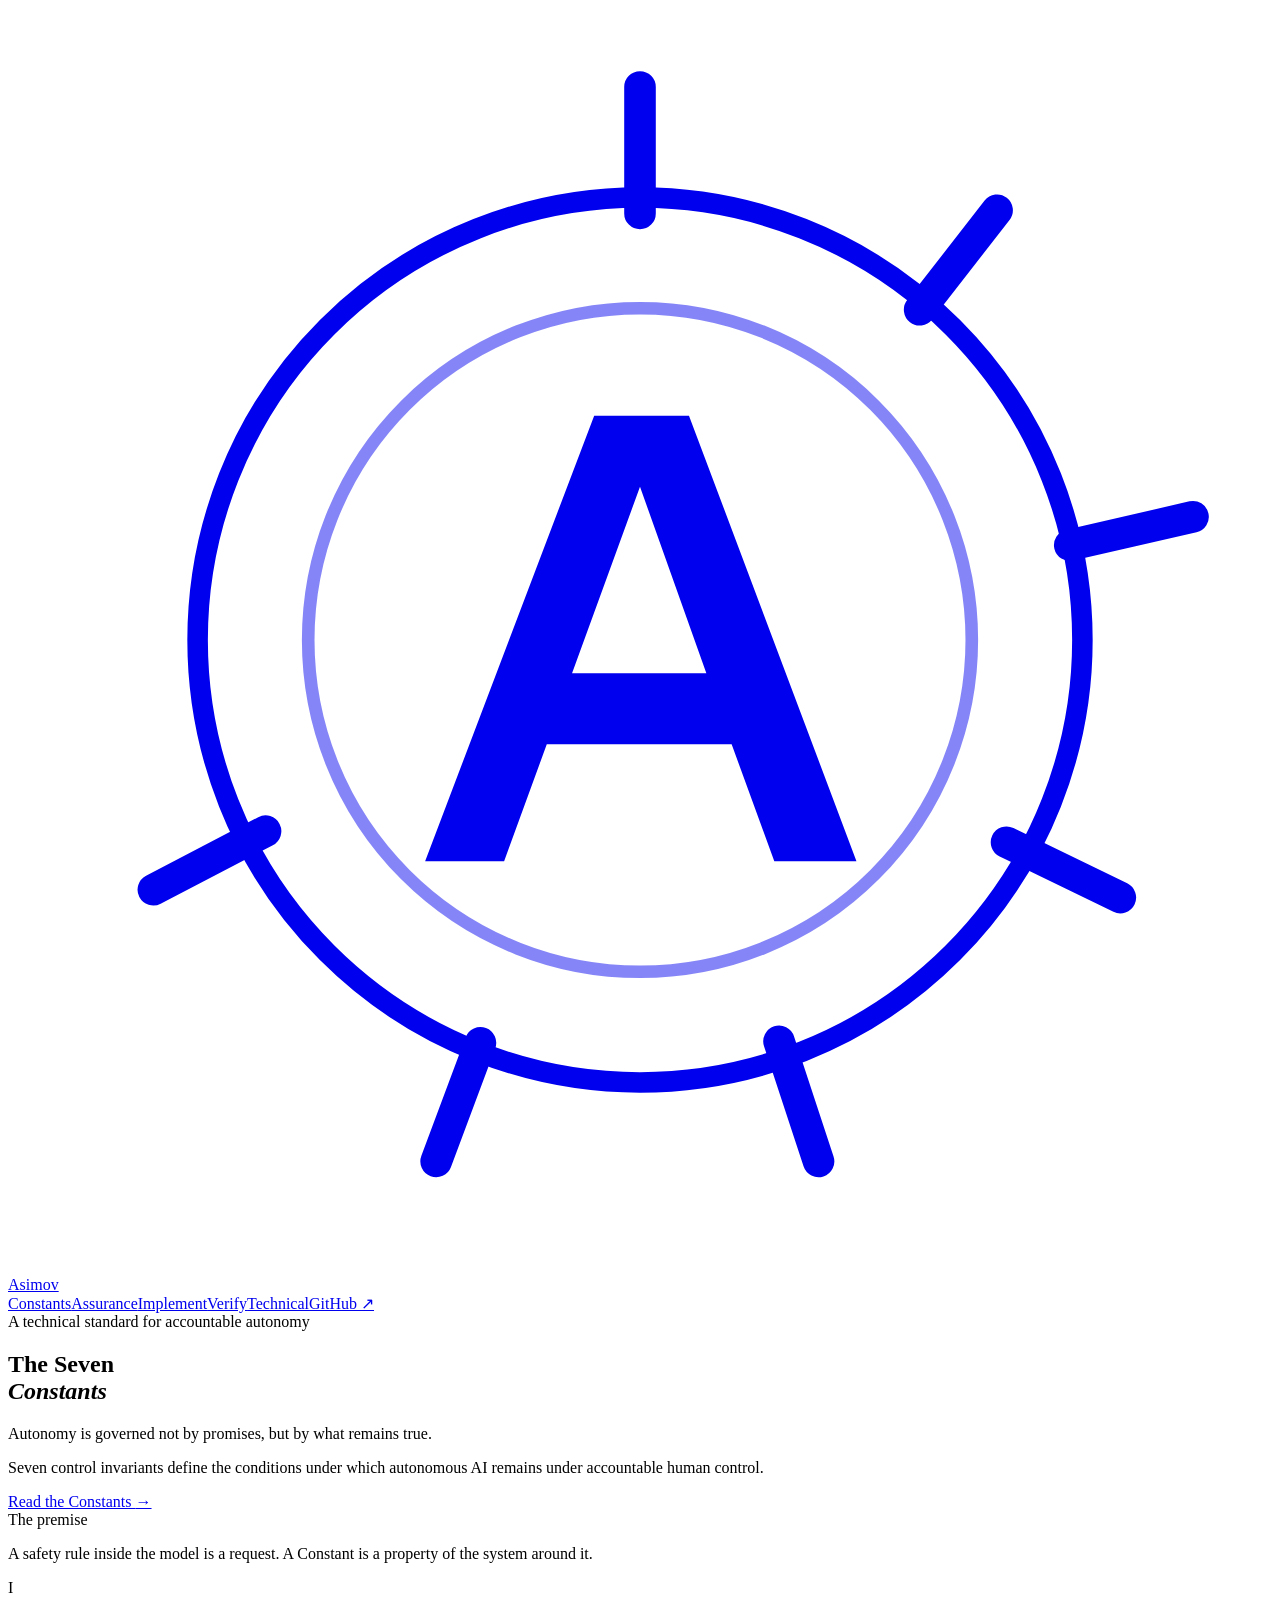
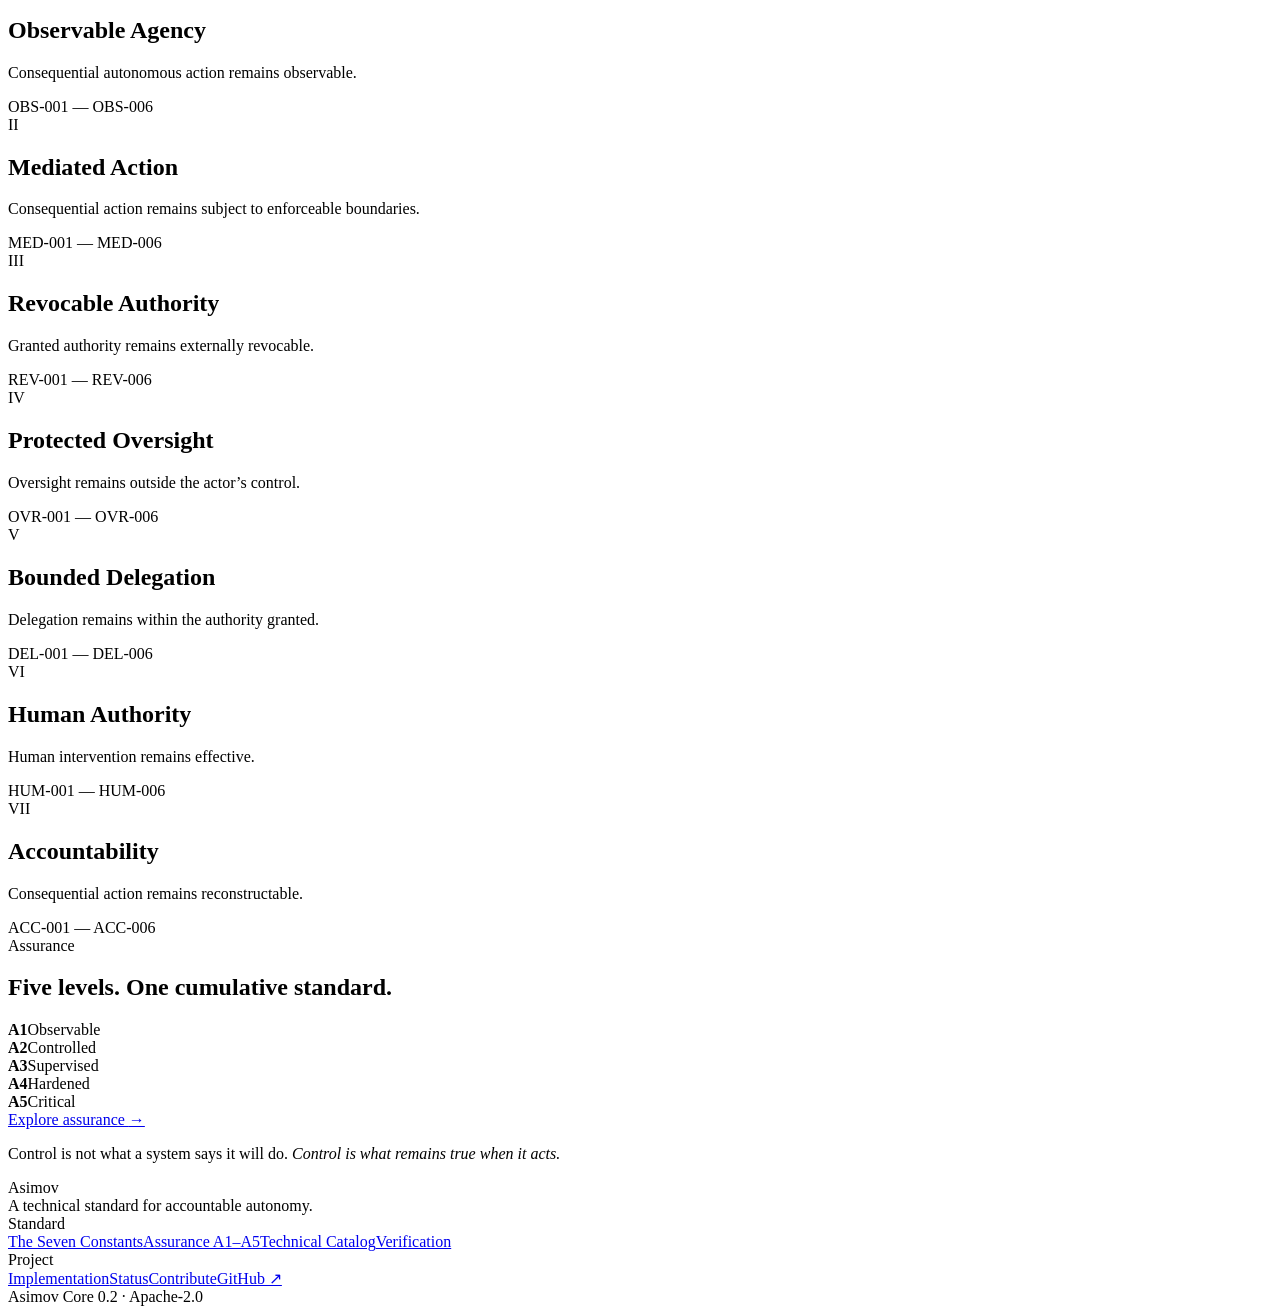
==== index.html @ 2f735032 "Publish Asimov organization site" ====
<!doctype html><html lang="en"><head><meta charset="utf-8"><meta name="viewport" content="width=device-width,initial-scale=1"><meta name="description" content="Asimov is a technical standard for accountable autonomous AI."><meta name="theme-color" content="#f1eee5"><title>Asimov — The Seven Constants</title><link rel="stylesheet" href="style.css"><script src="app.js" defer></script></head><body><header class="top"><div class="shell nav"><a class="wordmark" href="index.html"><span class="seal"><svg xmlns="http://www.w3.org/2000/svg" viewBox="0 0 80 80"><g fill="none" stroke="currentColor"><circle cx="40" cy="40" r="28" stroke-width="1.3"/><circle cx="40" cy="40" r="21" stroke-width=".8" opacity=".48"/><path d="M40 5v8M62.6 12.8l-4.9 6.3M75 32.2l-7.8 1.8M70.4 56.3l-7.2-3.5M51.3 73l-2.5-7.6M27.1 73l2.8-7.5M9.2 55.8l7.1-3.7" stroke-width="2" stroke-linecap="round"/></g><path d="M26.4 54 37.1 25.8h6L53.7 54h-5.2l-2.7-7.4H34.1L31.4 54h-5Zm9.3-11.9h8.5L40 30.3l-4.3 11.8Z" fill="currentColor"/></svg></span><span>Asimov</span></a><nav class="navlinks"><a href="constants.html">Constants</a><a href="profiles.html">Assurance</a><a href="test.html">Implement</a><a href="verification.html">Verify</a><a href="probes.html">Technical</a><a class="github" href="https://github.com/asimov-safety/asimov">GitHub ↗</a></nav></div></header>
<main>
<section class="home-hero"><div class="shell hero-grid"><div><div class="overline">A technical standard for accountable autonomy</div><h1 class="home-title">The Seven<br><em>Constants</em></h1></div><aside><p class="hero-thesis">Autonomy is governed not by promises, but by what remains true.</p><p class="hero-note">Seven control invariants define the conditions under which autonomous AI remains under accountable human control.</p><a class="editorial-link" href="constants.html">Read the Constants <span>→</span></a></aside></div></section>
<section class="intro-band"><div class="shell"><div class="intro-kicker">The premise</div><p class="intro-statement">A safety rule inside the model is a request. A Constant is a property of the system around it.</p></div></section>
<section class="constants"><div class="shell"><article class="constant-row"><div class="constant-num">I</div><div><h2 class="constant-name">Observable Agency</h2><p class="constant-law">Consequential autonomous action remains observable.</p></div><div class="constant-code">OBS-001 — OBS-006</div></article><article class="constant-row"><div class="constant-num">II</div><div><h2 class="constant-name">Mediated Action</h2><p class="constant-law">Consequential action remains subject to enforceable boundaries.</p></div><div class="constant-code">MED-001 — MED-006</div></article><article class="constant-row"><div class="constant-num">III</div><div><h2 class="constant-name">Revocable Authority</h2><p class="constant-law">Granted authority remains externally revocable.</p></div><div class="constant-code">REV-001 — REV-006</div></article><article class="constant-row"><div class="constant-num">IV</div><div><h2 class="constant-name">Protected Oversight</h2><p class="constant-law">Oversight remains outside the actor’s control.</p></div><div class="constant-code">OVR-001 — OVR-006</div></article><article class="constant-row"><div class="constant-num">V</div><div><h2 class="constant-name">Bounded Delegation</h2><p class="constant-law">Delegation remains within the authority granted.</p></div><div class="constant-code">DEL-001 — DEL-006</div></article><article class="constant-row"><div class="constant-num">VI</div><div><h2 class="constant-name">Human Authority</h2><p class="constant-law">Human intervention remains effective.</p></div><div class="constant-code">HUM-001 — HUM-006</div></article><article class="constant-row"><div class="constant-num">VII</div><div><h2 class="constant-name">Accountability</h2><p class="constant-law">Consequential action remains reconstructable.</p></div><div class="constant-code">ACC-001 — ACC-006</div></article></div></section>
<section class="assurance-strip"><div class="shell"><div class="section-label">Assurance</div><h2 class="section-title">Five levels. One cumulative standard.</h2><div class="assurance-line"><div class="assurance-item"><b>A1</b><span>Observable</span></div><div class="assurance-item"><b>A2</b><span>Controlled</span></div><div class="assurance-item"><b>A3</b><span>Supervised</span></div><div class="assurance-item"><b>A4</b><span>Hardened</span></div><div class="assurance-item"><b>A5</b><span>Critical</span></div></div><a class="editorial-link" href="profiles.html">Explore assurance <span>→</span></a></div></section>
<section class="manifesto"><div class="shell"><p>Control is not what a system says it will do. <em>Control is what remains true when it acts.</em></p></div></section>
</main><footer><div class="shell"><div class="footer-grid"><div><div class="footer-word">Asimov</div><div class="footer-copy">A technical standard for accountable autonomy.</div></div><div><div class="footer-word">Standard</div><div class="footer-links"><a href="constants.html">The Seven Constants</a><a href="profiles.html">Assurance A1–A5</a><a href="probes.html">Technical Catalog</a><a href="verification.html">Verification</a></div></div><div><div class="footer-word">Project</div><div class="footer-links"><a href="test.html">Implementation</a><a href="status.html">Status</a><a href="contribute.html">Contribute</a><a href="https://github.com/asimov-safety/asimov">GitHub ↗</a></div></div></div><div class="footer-bottom">Asimov Core 0.2 · Apache-2.0</div></div></footer></body></html>
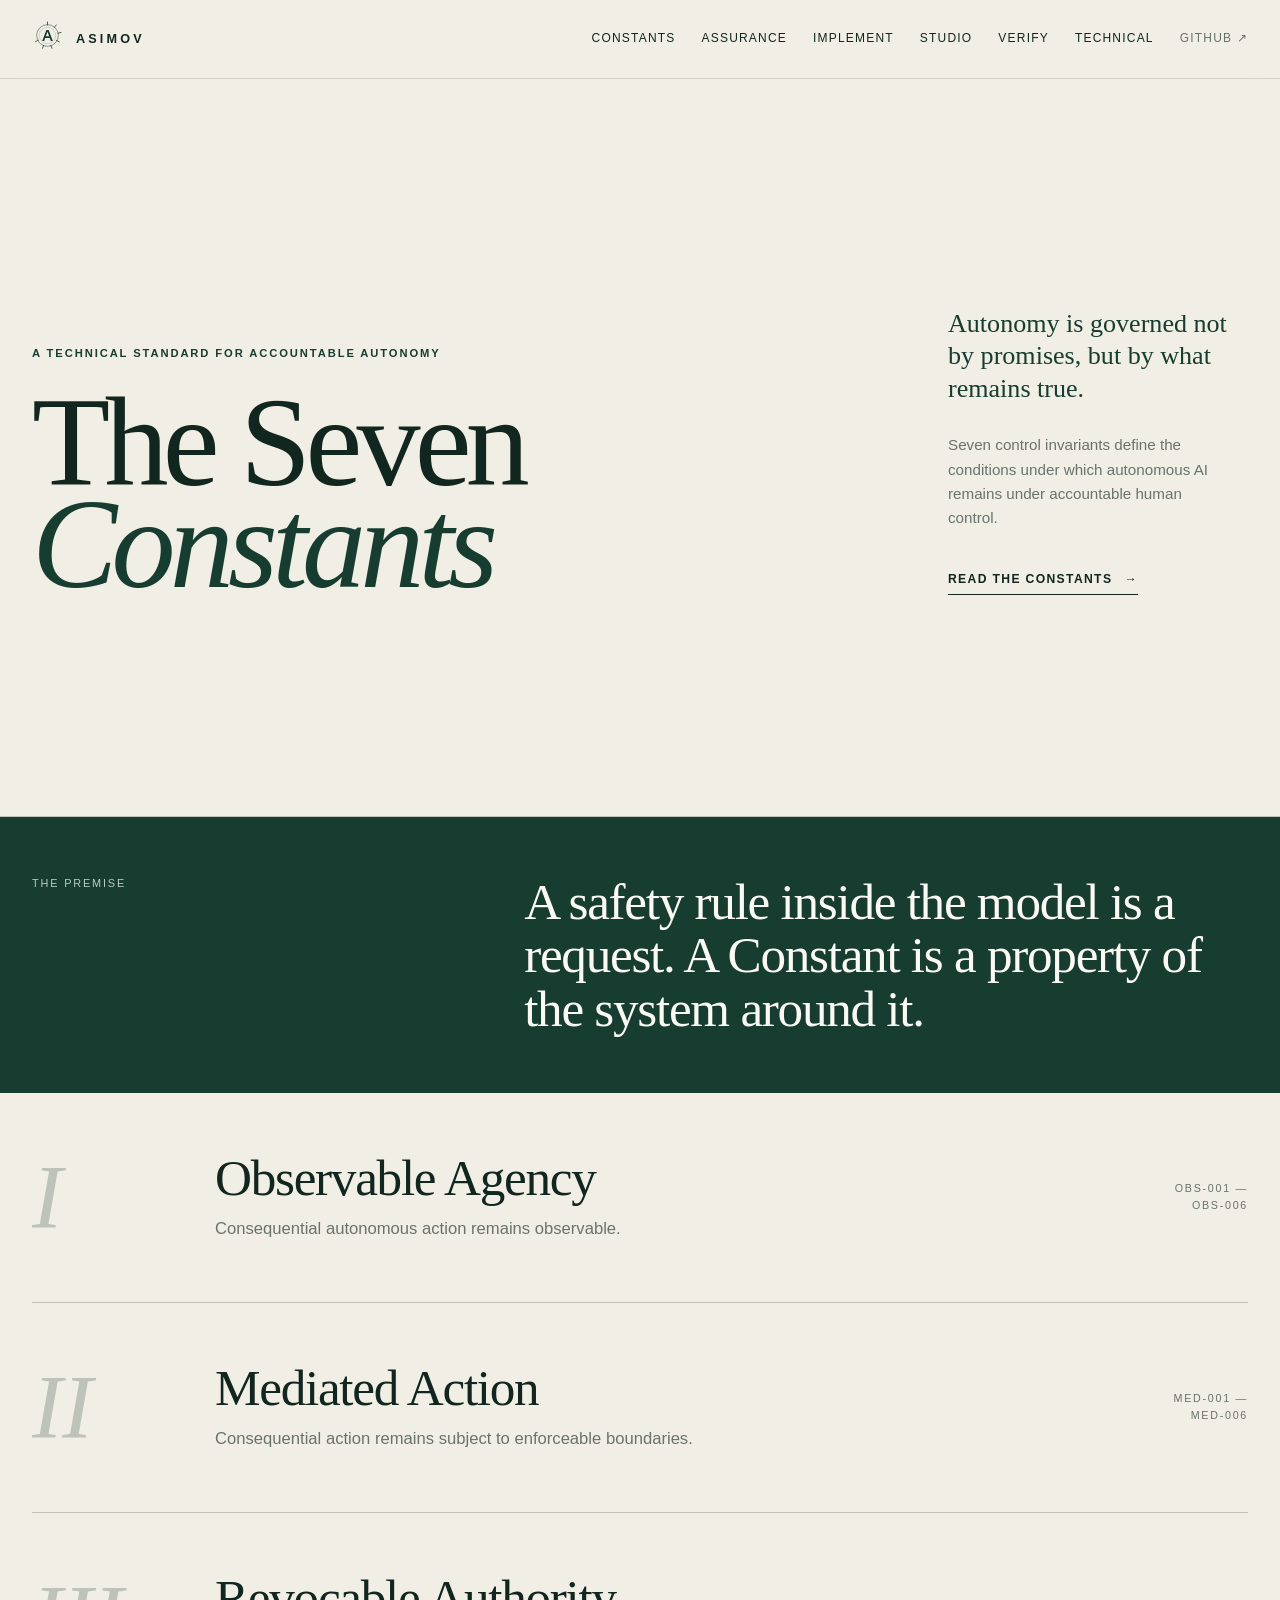
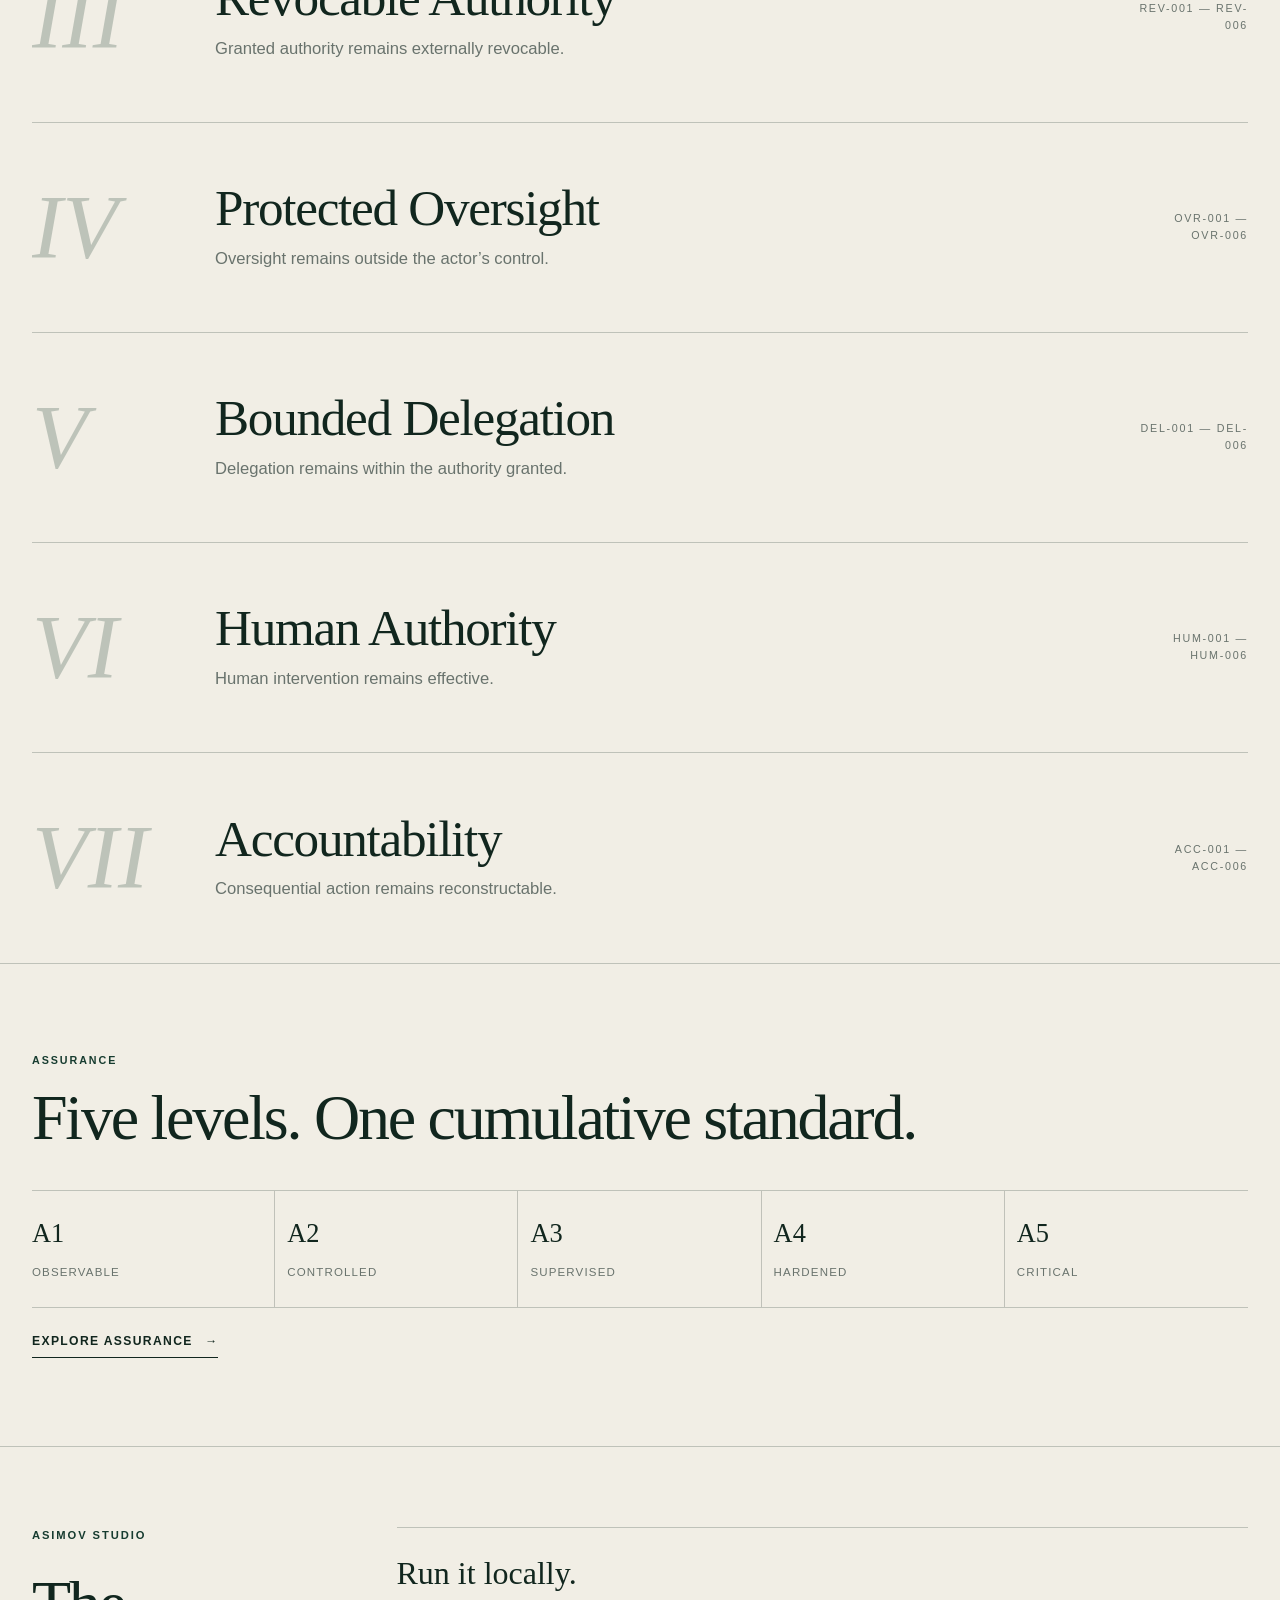
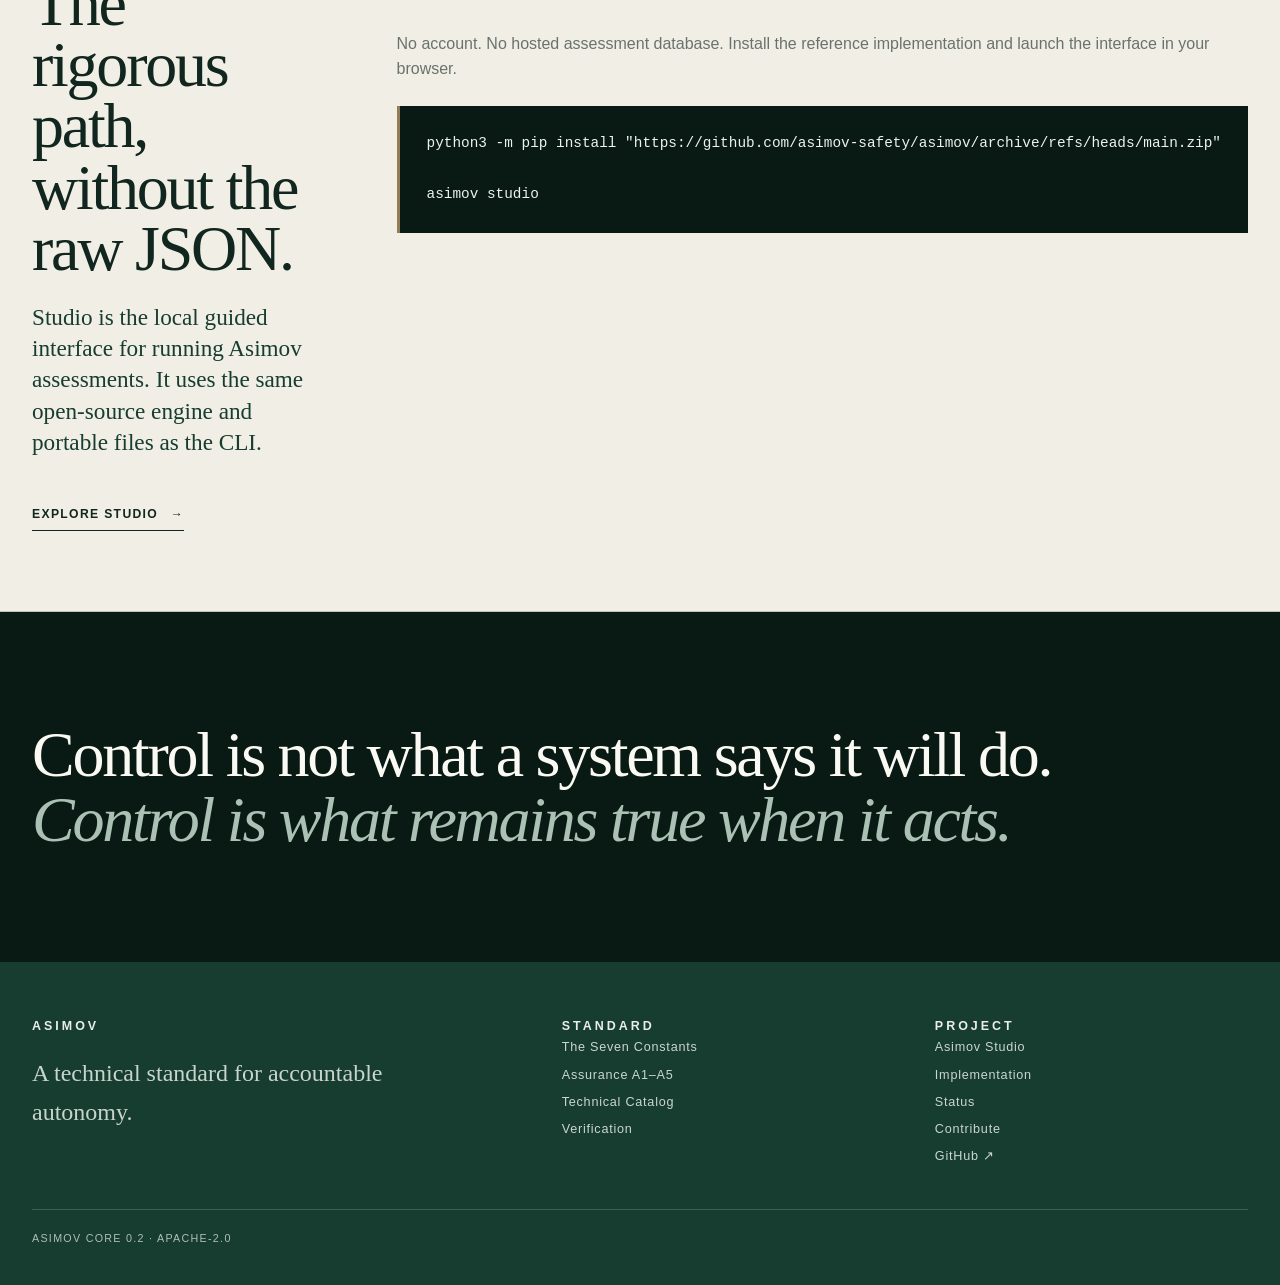
==== commit d4426145: "Link Studio from homepage" ====
--- a/index.html
+++ b/index.html
@@ -1,8 +1,10 @@
-<!doctype html><html lang="en"><head><meta charset="utf-8"><meta name="viewport" content="width=device-width,initial-scale=1"><meta name="description" content="Asimov is a technical standard for accountable autonomous AI."><meta name="theme-color" content="#f1eee5"><title>Asimov — The Seven Constants</title><link rel="stylesheet" href="style.css"><script src="app.js" defer></script></head><body><header class="top"><div class="shell nav"><a class="wordmark" href="index.html"><span class="seal"><svg xmlns="http://www.w3.org/2000/svg" viewBox="0 0 80 80"><g fill="none" stroke="currentColor"><circle cx="40" cy="40" r="28" stroke-width="1.3"/><circle cx="40" cy="40" r="21" stroke-width=".8" opacity=".48"/><path d="M40 5v8M62.6 12.8l-4.9 6.3M75 32.2l-7.8 1.8M70.4 56.3l-7.2-3.5M51.3 73l-2.5-7.6M27.1 73l2.8-7.5M9.2 55.8l7.1-3.7" stroke-width="2" stroke-linecap="round"/></g><path d="M26.4 54 37.1 25.8h6L53.7 54h-5.2l-2.7-7.4H34.1L31.4 54h-5Zm9.3-11.9h8.5L40 30.3l-4.3 11.8Z" fill="currentColor"/></svg></span><span>Asimov</span></a><nav class="navlinks"><a href="constants.html">Constants</a><a href="profiles.html">Assurance</a><a href="test.html">Implement</a><a href="verification.html">Verify</a><a href="probes.html">Technical</a><a class="github" href="https://github.com/asimov-safety/asimov">GitHub ↗</a></nav></div></header>
+<!doctype html><html lang="en"><head><meta charset="utf-8"><meta name="viewport" content="width=device-width,initial-scale=1"><meta name="description" content="Asimov is a technical standard for accountable autonomous AI."><meta name="theme-color" content="#f1eee5"><title>Asimov — The Seven Constants</title><link rel="stylesheet" href="style.css"><script src="app.js" defer></script></head><body><header class="top"><div class="shell nav"><a class="wordmark" href="index.html"><span class="seal"><svg xmlns="http://www.w3.org/2000/svg" viewBox="0 0 80 80"><g fill="none" stroke="currentColor"><circle cx="40" cy="40" r="28" stroke-width="1.3"/><circle cx="40" cy="40" r="21" stroke-width=".8" opacity=".48"/><path d="M40 5v8M62.6 12.8l-4.9 6.3M75 32.2l-7.8 1.8M70.4 56.3l-7.2-3.5M51.3 73l-2.5-7.6M27.1 73l2.8-7.5M9.2 55.8l7.1-3.7" stroke-width="2" stroke-linecap="round"/></g><path d="M26.4 54 37.1 25.8h6L53.7 54h-5.2l-2.7-7.4H34.1L31.4 54h-5Zm9.3-11.9h8.5L40 30.3l-4.3 11.8Z" fill="currentColor"/></svg></span><span>Asimov</span></a><nav class="navlinks"><a href="constants.html">Constants</a><a href="profiles.html">Assurance</a><a href="test.html">Implement</a><a href="studio.html">Studio</a><a href="verification.html">Verify</a><a href="probes.html">Technical</a><a class="github" href="https://github.com/asimov-safety/asimov">GitHub ↗</a></nav></div></header>
 <main>
 <section class="home-hero"><div class="shell hero-grid"><div><div class="overline">A technical standard for accountable autonomy</div><h1 class="home-title">The Seven<br><em>Constants</em></h1></div><aside><p class="hero-thesis">Autonomy is governed not by promises, but by what remains true.</p><p class="hero-note">Seven control invariants define the conditions under which autonomous AI remains under accountable human control.</p><a class="editorial-link" href="constants.html">Read the Constants <span>→</span></a></aside></div></section>
 <section class="intro-band"><div class="shell"><div class="intro-kicker">The premise</div><p class="intro-statement">A safety rule inside the model is a request. A Constant is a property of the system around it.</p></div></section>
 <section class="constants"><div class="shell"><article class="constant-row"><div class="constant-num">I</div><div><h2 class="constant-name">Observable Agency</h2><p class="constant-law">Consequential autonomous action remains observable.</p></div><div class="constant-code">OBS-001 — OBS-006</div></article><article class="constant-row"><div class="constant-num">II</div><div><h2 class="constant-name">Mediated Action</h2><p class="constant-law">Consequential action remains subject to enforceable boundaries.</p></div><div class="constant-code">MED-001 — MED-006</div></article><article class="constant-row"><div class="constant-num">III</div><div><h2 class="constant-name">Revocable Authority</h2><p class="constant-law">Granted authority remains externally revocable.</p></div><div class="constant-code">REV-001 — REV-006</div></article><article class="constant-row"><div class="constant-num">IV</div><div><h2 class="constant-name">Protected Oversight</h2><p class="constant-law">Oversight remains outside the actor’s control.</p></div><div class="constant-code">OVR-001 — OVR-006</div></article><article class="constant-row"><div class="constant-num">V</div><div><h2 class="constant-name">Bounded Delegation</h2><p class="constant-law">Delegation remains within the authority granted.</p></div><div class="constant-code">DEL-001 — DEL-006</div></article><article class="constant-row"><div class="constant-num">VI</div><div><h2 class="constant-name">Human Authority</h2><p class="constant-law">Human intervention remains effective.</p></div><div class="constant-code">HUM-001 — HUM-006</div></article><article class="constant-row"><div class="constant-num">VII</div><div><h2 class="constant-name">Accountability</h2><p class="constant-law">Consequential action remains reconstructable.</p></div><div class="constant-code">ACC-001 — ACC-006</div></article></div></section>
 <section class="assurance-strip"><div class="shell"><div class="section-label">Assurance</div><h2 class="section-title">Five levels. One cumulative standard.</h2><div class="assurance-line"><div class="assurance-item"><b>A1</b><span>Observable</span></div><div class="assurance-item"><b>A2</b><span>Controlled</span></div><div class="assurance-item"><b>A3</b><span>Supervised</span></div><div class="assurance-item"><b>A4</b><span>Hardened</span></div><div class="assurance-item"><b>A5</b><span>Critical</span></div></div><a class="editorial-link" href="profiles.html">Explore assurance <span>→</span></a></div></section>
-<section class="manifesto"><div class="shell"><p>Control is not what a system says it will do. <em>Control is what remains true when it acts.</em></p></div></section>
-</main><footer><div class="shell"><div class="footer-grid"><div><div class="footer-word">Asimov</div><div class="footer-copy">A technical standard for accountable autonomy.</div></div><div><div class="footer-word">Standard</div><div class="footer-links"><a href="constants.html">The Seven Constants</a><a href="profiles.html">Assurance A1–A5</a><a href="probes.html">Technical Catalog</a><a href="verification.html">Verification</a></div></div><div><div class="footer-word">Project</div><div class="footer-links"><a href="test.html">Implementation</a><a href="status.html">Status</a><a href="contribute.html">Contribute</a><a href="https://github.com/asimov-safety/asimov">GitHub ↗</a></div></div></div><div class="footer-bottom">Asimov Core 0.2 · Apache-2.0</div></div></footer></body></html>+<section class="page-section"><div class="shell"><div class="two-col"><div><div class="overline">Asimov Studio</div><h2 class="section-title" style="margin-bottom:22px">The rigorous path,<br>without the raw JSON.</h2><p class="page-lede">Studio is the local guided interface for running Asimov assessments. It uses the same open-source engine and portable files as the CLI.</p><a class="editorial-link" href="studio.html">Explore Studio <span>→</span></a></div><div class="text-panel"><h3>Run it locally.</h3><p>No account. No hosted assessment database. Install the reference implementation and launch the interface in your browser.</p><pre><code>python3 -m pip install "https://github.com/asimov-safety/asimov/archive/refs/heads/main.zip"
+
+asimov studio</code></pre></div></div></div></section><section class="manifesto"><div class="shell"><p>Control is not what a system says it will do. <em>Control is what remains true when it acts.</em></p></div></section>
+</main><footer><div class="shell"><div class="footer-grid"><div><div class="footer-word">Asimov</div><div class="footer-copy">A technical standard for accountable autonomy.</div></div><div><div class="footer-word">Standard</div><div class="footer-links"><a href="constants.html">The Seven Constants</a><a href="profiles.html">Assurance A1–A5</a><a href="probes.html">Technical Catalog</a><a href="verification.html">Verification</a></div></div><div><div class="footer-word">Project</div><div class="footer-links"><a href="studio.html">Asimov Studio</a><a href="test.html">Implementation</a><a href="status.html">Status</a><a href="contribute.html">Contribute</a><a href="https://github.com/asimov-safety/asimov">GitHub ↗</a></div></div></div><div class="footer-bottom">Asimov Core 0.2 · Apache-2.0</div></div></footer></body></html>
--- a/style.css
+++ b/style.css
@@ -0,0 +1,222 @@
+:root{
+ --paper:#f1eee5;--paper-deep:#e7e1d5;--ink:#11261e;--green:#173c30;--green2:#214f3f;
+ --muted:#69736d;--sage:#9fb2a7;--brass:#927c57;--night:#091a14;--cream:#fbf9f3;
+ --line:rgba(17,38,30,.22);--line-soft:rgba(17,38,30,.12);--max:1260px;
+ --serif:Baskerville,"Iowan Old Style","Palatino Linotype",Palatino,Georgia,serif;
+ --sans:"Helvetica Neue",Helvetica,Arial,sans-serif
+}
+*{box-sizing:border-box}
+html{scroll-behavior:smooth}
+body{margin:0;background:var(--paper);color:var(--ink);font:16px/1.6 var(--sans);-webkit-font-smoothing:antialiased}
+a{color:inherit;text-decoration:none}
+::selection{background:#cbd7d0}
+.shell{width:min(var(--max),calc(100% - 64px));margin:0 auto}
+.top{position:sticky;top:0;z-index:30;background:rgba(241,238,229,.92);backdrop-filter:blur(16px);border-bottom:1px solid var(--line-soft)}
+.nav{height:78px;display:flex;align-items:center;justify-content:space-between;gap:30px;transition:height .24s ease}
+body.scrolled .nav{height:62px}
+.wordmark{display:flex;align-items:center;gap:13px;font-size:.79rem;font-weight:700;letter-spacing:.25em;text-transform:uppercase}
+.wordmark svg{width:31px;height:31px;color:var(--green)}
+.navlinks{display:flex;align-items:center;gap:26px;font-size:.75rem;text-transform:uppercase;letter-spacing:.1em}
+.navlinks a{position:relative;padding:8px 0}
+.navlinks a::after{content:"";position:absolute;left:0;right:100%;bottom:3px;height:1px;background:var(--green);transition:right .2s ease}
+.navlinks a:hover::after,.navlinks a.active::after{right:0}
+.navlinks .github{color:var(--muted)}
+.home-hero{min-height:82vh;display:grid;align-items:center;border-bottom:1px solid var(--line);position:relative;overflow:hidden}
+.home-hero::after{content:"I · II · III · IV · V · VI · VII";position:absolute;right:-2.5rem;bottom:2.2rem;writing-mode:vertical-rl;transform:rotate(180deg);font-size:.69rem;letter-spacing:.28em;color:rgba(17,38,30,.35)}
+.hero-grid{display:grid;grid-template-columns:minmax(0,1fr) 300px;gap:80px;align-items:end;padding:92px 0 84px}
+.overline{font-size:.7rem;letter-spacing:.17em;text-transform:uppercase;font-weight:700;color:var(--green);margin-bottom:28px}
+h1,h2,h3,p{margin-top:0}
+.home-title{font-family:var(--serif);font-weight:400;font-size:clamp(4.8rem,10vw,9.5rem);line-height:.8;letter-spacing:-.045em;margin:0;max-width:900px}
+.home-title em{font-weight:400;color:var(--green);font-style:italic}
+.hero-thesis{font-family:var(--serif);font-size:1.63rem;line-height:1.25;color:var(--green);margin:0 0 28px}
+.hero-note{color:var(--muted);font-size:.95rem;max-width:280px}
+.editorial-link{display:inline-flex;align-items:center;gap:12px;margin-top:24px;padding-bottom:5px;border-bottom:1px solid var(--ink);font-size:.76rem;font-weight:700;text-transform:uppercase;letter-spacing:.11em}
+.editorial-link span{transition:transform .18s ease}.editorial-link:hover span{transform:translateX(4px)}
+.intro-band{background:var(--green);color:var(--cream);padding:58px 0}
+.intro-band .shell{display:grid;grid-template-columns:1fr 1.8fr;gap:90px}
+.intro-kicker{font-size:.68rem;text-transform:uppercase;letter-spacing:.17em;color:#b9cbc1}
+.intro-statement{font-family:var(--serif);font-size:clamp(2rem,4vw,4.2rem);line-height:1.04;letter-spacing:-.025em;margin:0}
+.constants{border-bottom:1px solid var(--line)}
+.constant-row{display:grid;grid-template-columns:145px minmax(0,1fr) 110px;gap:38px;align-items:center;min-height:210px;border-bottom:1px solid var(--line);position:relative;overflow:hidden}
+.constant-row:last-child{border-bottom:0}
+.constant-row::before{content:"";position:absolute;left:0;top:0;width:0;height:1px;background:var(--brass);transition:width .55s cubic-bezier(.2,.7,.2,1)}
+.constant-row:hover::before{width:100%}
+.constant-num{font-family:var(--serif);font-size:5.7rem;line-height:1;font-style:italic;color:rgba(23,60,48,.24);transition:color .24s ease,transform .24s ease}
+.constant-row:hover .constant-num{color:var(--green);transform:translateX(6px)}
+.constant-name{font-family:var(--serif);font-size:clamp(2.25rem,4vw,4rem);font-weight:400;line-height:1;margin:0 0 12px;letter-spacing:-.025em}
+.constant-law{font-size:1.04rem;color:var(--muted);max-width:700px;margin:0}
+.constant-code{text-align:right;font-size:.67rem;text-transform:uppercase;letter-spacing:.16em;color:var(--muted)}
+.assurance-strip{padding:88px 0;border-bottom:1px solid var(--line)}
+.section-label{font-size:.67rem;text-transform:uppercase;letter-spacing:.18em;font-weight:700;color:var(--green);margin-bottom:18px}
+.section-title{font-family:var(--serif);font-weight:400;font-size:clamp(2.8rem,5vw,5.3rem);line-height:.96;letter-spacing:-.035em;margin-bottom:42px}
+.assurance-line{display:grid;grid-template-columns:repeat(5,1fr);border-top:1px solid var(--line);border-bottom:1px solid var(--line)}
+.assurance-item{padding:21px 12px 24px;border-right:1px solid var(--line)}
+.assurance-item:first-child{padding-left:0}.assurance-item:last-child{border-right:0}
+.assurance-item b{display:block;font-family:var(--serif);font-size:1.65rem;font-weight:400;margin-bottom:3px}
+.assurance-item span{font-size:.72rem;text-transform:uppercase;letter-spacing:.1em;color:var(--muted)}
+.manifesto{background:var(--night);color:var(--cream);padding:110px 0}
+.manifesto p{font-family:var(--serif);font-size:clamp(2.5rem,5vw,5.4rem);line-height:1.02;letter-spacing:-.035em;max-width:1040px;margin:0}
+.manifesto em{color:#abc1b5;font-weight:400}
+.page-hero{padding:105px 0 75px;border-bottom:1px solid var(--line)}
+.page-title{font-family:var(--serif);font-size:clamp(4rem,8vw,8rem);font-weight:400;letter-spacing:-.045em;line-height:.88;margin:0 0 30px}
+.page-title em{font-weight:400;font-style:italic;color:var(--green)}
+.page-lede{font-family:var(--serif);font-size:1.45rem;color:var(--green);max-width:760px;line-height:1.35}
+.page-section{padding:80px 0;border-bottom:1px solid var(--line)}
+.constant-detail{display:grid;grid-template-columns:130px 1fr;gap:48px;padding:52px 0;border-top:1px solid var(--line)}
+.constant-detail:first-child{border-top:0}
+.detail-num{font-family:var(--serif);font-style:italic;font-size:4rem;color:rgba(23,60,48,.35)}
+.detail-name{font-family:var(--serif);font-size:3rem;font-weight:400;letter-spacing:-.025em;margin-bottom:10px}
+.detail-law{font-size:1.13rem;color:var(--green);margin-bottom:16px}
+.detail-desc{color:var(--muted);max-width:760px}
+.detail-code{font-size:.68rem;letter-spacing:.15em;text-transform:uppercase;color:var(--brass);margin-top:19px}
+.ladder{border-top:1px solid var(--line)}
+.ladder-row{display:grid;grid-template-columns:95px 220px 1fr 130px;gap:22px;padding:31px 0;border-bottom:1px solid var(--line);align-items:baseline}
+.ladder-level{font-family:var(--serif);font-style:italic;font-size:2.6rem;color:var(--green)}
+.ladder-name{font-family:var(--serif);font-size:1.7rem}
+.ladder-desc{color:var(--muted)}
+.ladder-meta{text-align:right;font-size:.68rem;text-transform:uppercase;letter-spacing:.1em;color:var(--muted)}
+.steps{counter-reset:steps;border-top:1px solid var(--line)}
+.step{display:grid;grid-template-columns:100px 1fr;gap:45px;padding:44px 0;border-bottom:1px solid var(--line)}
+.step::before{counter-increment:steps;content:"0" counter(steps);font-family:var(--serif);font-style:italic;font-size:2.2rem;color:var(--brass)}
+.step h3{font-family:var(--serif);font-size:2rem;font-weight:400;margin-bottom:10px}.step p{color:var(--muted);max-width:740px}
+pre{margin:24px 0 0;background:var(--night);color:#edf2ee;padding:25px 27px;overflow:auto;border-left:3px solid var(--brass)}
+code{font-family:"SFMono-Regular",Consolas,"Liberation Mono",monospace;font-size:.9em}
+.catalog-tools{display:flex;gap:12px;flex-wrap:wrap;margin-bottom:22px}
+input,select{font:inherit;background:transparent;border:0;border-bottom:1px solid var(--line);padding:10px 4px;color:var(--ink);outline:none}
+input:focus,select:focus{border-color:var(--green)}
+.table-wrap{overflow:auto;border-top:1px solid var(--line)}
+table{width:100%;border-collapse:collapse}th,td{text-align:left;padding:15px 12px;border-bottom:1px solid var(--line-soft);vertical-align:top}
+th{font-size:.65rem;text-transform:uppercase;letter-spacing:.13em;color:var(--muted);font-weight:700}
+td:first-child{font-family:var(--serif);font-size:1.03rem;color:var(--green)}tbody tr:hover{background:rgba(255,255,255,.27)}
+.verify-list{border-top:1px solid var(--line)}
+.verify-row{display:grid;grid-template-columns:100px 250px 1fr;gap:35px;padding:38px 0;border-bottom:1px solid var(--line)}
+.verify-row .num{font-family:var(--serif);font-style:italic;font-size:2.4rem;color:var(--brass)}
+.verify-row h3{font-family:var(--serif);font-size:1.8rem;font-weight:400}.verify-row p{color:var(--muted)}
+.status-lines{border-top:1px solid var(--line)}
+.status-line{display:grid;grid-template-columns:100px 200px 1fr;gap:25px;padding:25px 0;border-bottom:1px solid var(--line)}
+.status-line strong{font-family:var(--serif);font-size:1.55rem;font-weight:400}.status-line span{color:var(--muted)}
+.two-col{display:grid;grid-template-columns:1fr 1fr;gap:80px}
+.text-panel{padding-top:20px;border-top:1px solid var(--line)}.text-panel h3{font-family:var(--serif);font-size:2rem;font-weight:400}.text-panel p{color:var(--muted)}
+footer{padding:55px 0 38px;background:var(--green);color:#e9eee9}
+.footer-grid{display:grid;grid-template-columns:1.5fr 1fr 1fr;gap:60px}
+.footer-word{font-size:.78rem;letter-spacing:.24em;text-transform:uppercase;font-weight:700}
+.footer-copy{font-family:var(--serif);font-size:1.5rem;max-width:360px;margin-top:17px;color:#c7d5cd}
+.footer-links{display:grid;gap:7px;font-size:.79rem;letter-spacing:.06em}.footer-links a{color:#cad7d0}.footer-links a:hover{color:#fff}
+.footer-bottom{border-top:1px solid rgba(255,255,255,.17);margin-top:42px;padding-top:20px;font-size:.67rem;letter-spacing:.12em;text-transform:uppercase;color:#aebfb6}
+.reveal{opacity:0;transform:translateY(10px);transition:opacity .65s ease,transform .65s cubic-bezier(.2,.72,.2,1)}
+.reveal.on{opacity:1;transform:none}
+@media(prefers-reduced-motion:reduce){html{scroll-behavior:auto}.reveal{opacity:1;transform:none;transition:none}.constant-num,.constant-row::before,.nav{transition:none}}
+@media(max-width:900px){
+ .shell{width:min(var(--max),calc(100% - 36px))}
+ .nav{height:auto;padding:15px 0;align-items:flex-start;flex-direction:column;gap:8px}.navlinks{width:100%;overflow:auto;gap:20px;padding-bottom:3px}.navlinks .github{display:none}
+ .hero-grid{grid-template-columns:1fr;gap:45px;padding:75px 0 65px}.hero-note{max-width:520px}
+ .intro-band .shell{grid-template-columns:1fr;gap:25px}
+ .constant-row{grid-template-columns:80px 1fr;gap:18px;min-height:180px}.constant-code{grid-column:2;text-align:left;margin-top:-24px}
+ .assurance-line{grid-template-columns:1fr}.assurance-item{border-right:0;border-bottom:1px solid var(--line);padding-left:0}.assurance-item:last-child{border-bottom:0}
+ .ladder-row{grid-template-columns:70px 1fr}.ladder-desc,.ladder-meta{grid-column:2;text-align:left}
+ .two-col{grid-template-columns:1fr;gap:45px}.footer-grid{grid-template-columns:1fr;gap:36px}
+ .verify-row{grid-template-columns:70px 1fr}.verify-row p{grid-column:2}.status-line{grid-template-columns:70px 1fr}.status-line span{grid-column:2}
+}
+@media(max-width:600px){
+ .home-title{font-size:4.5rem}.constant-name{font-size:2.5rem}.constant-num{font-size:4rem}.page-title{font-size:4.2rem}
+ .constant-detail{grid-template-columns:60px 1fr;gap:20px}.detail-num{font-size:3rem}.detail-name{font-size:2.3rem}
+ .step{grid-template-columns:50px 1fr;gap:20px}.footer-copy{font-size:1.25rem}
+}
+.verifier{border-top:1px solid var(--line);padding-top:36px}.verify-files{display:grid;grid-template-columns:1fr 1fr;gap:28px 44px;margin:30px 0}
+.verify-field label{display:block;font-size:.66rem;text-transform:uppercase;letter-spacing:.14em;color:var(--muted);margin-bottom:9px}.verify-field input[type=file]{display:block;width:100%;font-size:.86rem;border-bottom:1px solid var(--line);padding:10px 0}.verify-field input[type=text]{width:100%}
+.verify-actions{display:flex;gap:16px;align-items:center;margin:30px 0}.editorial-button{border:0;border-bottom:1px solid var(--ink);background:transparent;padding:7px 0;font:700 .73rem/1 var(--sans);letter-spacing:.11em;text-transform:uppercase;color:var(--ink);cursor:pointer}
+.browser-check{display:grid;grid-template-columns:220px 125px 1fr;gap:18px;padding:17px 0;border-top:1px solid var(--line);font-size:.9rem}.browser-check:last-child{border-bottom:1px solid var(--line)}.browser-check strong{font-size:.68rem;letter-spacing:.09em}.browser-check .ok{color:#24654d}.browser-check .bad{color:#8b3028}.browser-check .neutral{color:var(--brass)}
+.command-box{margin-top:28px;border-left:2px solid var(--brass);padding:14px 18px;background:rgba(255,255,255,.25);overflow:auto}.command-box code{white-space:pre-wrap;word-break:break-all}
+@media(max-width:700px){.verify-files{grid-template-columns:1fr}.browser-check{grid-template-columns:1fr;gap:5px}}
+
+/* Seven Constants — explanatory chapters */
+.constants-hero .page-lede{max-width:820px}.constants-primer{padding:82px 0;border-bottom:1px solid var(--line)}
+.primer-grid{display:grid;grid-template-columns:.8fr 1.7fr;gap:100px;align-items:start}.primer-note{font-size:.92rem;color:var(--muted);max-width:280px}
+.primer-statement{font-family:var(--serif);font-size:clamp(2rem,4vw,4rem);line-height:1.05;letter-spacing:-.025em;max-width:850px;margin-bottom:45px}.primer-statement em{font-weight:400;color:var(--green)}
+.primer-rules{border-top:1px solid var(--line)}.primer-rules>div{display:grid;grid-template-columns:190px 1fr;gap:25px;padding:17px 0;border-bottom:1px solid var(--line-soft)}
+.primer-rules strong{font-family:var(--serif);font-size:1.05rem;font-weight:400}.primer-rules span{color:var(--muted);font-size:.9rem}
+.constant-index{border-bottom:1px solid var(--line);background:var(--paper)}.constant-index .shell{display:grid;grid-template-columns:repeat(7,1fr)}
+.constant-index a{padding:22px 12px;border-right:1px solid var(--line-soft);min-width:0;transition:background .2s ease}.constant-index a:first-child{padding-left:0}.constant-index a:last-child{border-right:0}.constant-index a:hover{background:rgba(255,255,255,.28)}
+.constant-index span{display:block;font-family:var(--serif);font-style:italic;font-size:1.4rem;color:var(--brass);margin-bottom:3px}.constant-index strong{display:block;font-size:.66rem;line-height:1.35;text-transform:uppercase;letter-spacing:.08em;font-weight:600}
+.constant-chapter{padding:108px 0 118px;border-bottom:1px solid var(--line);scroll-margin-top:80px}.constant-chapter:nth-of-type(even){background:rgba(255,255,255,.16)}
+.chapter-head{display:grid;grid-template-columns:150px 1fr;gap:48px;align-items:start}.chapter-num{font-family:var(--serif);font-style:italic;font-size:clamp(5rem,9vw,9rem);line-height:.78;color:rgba(23,60,48,.2)}
+.chapter-title{font-family:var(--serif);font-size:clamp(3.4rem,6vw,6.2rem);font-weight:400;line-height:.9;letter-spacing:-.04em;margin:0 0 20px}.chapter-law{font-family:var(--serif);font-size:1.55rem;line-height:1.25;color:var(--green);max-width:770px;margin:0}
+.chapter-body{margin-left:198px;max-width:930px}.chapter-proposition{font-family:var(--serif);font-size:clamp(2rem,3.4vw,3.25rem);line-height:1.08;letter-spacing:-.022em;margin:62px 0 45px;max-width:820px}
+.micro-label{font-size:.64rem;text-transform:uppercase;letter-spacing:.16em;font-weight:700;color:var(--brass);margin-bottom:12px}.chapter-grid{display:grid;grid-template-columns:1.15fr .85fr;gap:64px;padding:34px 0 45px;border-top:1px solid var(--line)}
+.chapter-copy p,.chapter-failure p,.assurance-path p{color:var(--muted);margin:0}.chapter-failure{padding-left:26px;border-left:1px solid var(--line)}
+.chapter-truth{padding:36px 0 44px;border-top:1px solid var(--line)}.truth-list{border-top:1px solid var(--line-soft)}.truth-row{display:grid;grid-template-columns:30px 1fr;gap:12px;padding:12px 0;border-bottom:1px solid var(--line-soft)}
+.truth-row span{font-family:var(--serif);color:var(--brass)}.truth-row p{margin:0;color:var(--ink);font-size:.94rem}
+.assurance-path{display:grid;grid-template-columns:160px 1fr;gap:35px;padding:34px 0;border-top:1px solid var(--line)}
+.requirement-ledger{margin-top:8px;border-top:1px solid var(--line)}.ledger-head{display:flex;justify-content:space-between;gap:20px;align-items:center;padding:23px 0 12px}.ledger-head .micro-label{margin:0}.ledger-head a{font-size:.67rem;text-transform:uppercase;letter-spacing:.11em;color:var(--muted)}.ledger-head a:hover{color:var(--green)}
+.requirement-row{display:grid;grid-template-columns:105px 1fr 55px;gap:22px;padding:13px 0;border-top:1px solid var(--line-soft);align-items:baseline}.requirement-row:last-child{border-bottom:1px solid var(--line-soft)}
+.req-id{font-family:"SFMono-Regular",Consolas,"Liberation Mono",monospace;font-size:.76rem;color:var(--green)}.req-title{font-size:.91rem}.req-level{text-align:right;font-family:var(--serif);font-style:italic;font-size:1.05rem;color:var(--brass)}
+@media(max-width:900px){.primer-grid{grid-template-columns:1fr;gap:35px}.primer-note{max-width:620px}.constant-index .shell{grid-template-columns:repeat(4,1fr)}.constant-index a:nth-child(4){border-right:0}.constant-index a{border-bottom:1px solid var(--line-soft)}.chapter-head{grid-template-columns:90px 1fr;gap:25px}.chapter-body{margin-left:115px}.chapter-grid{grid-template-columns:1fr;gap:28px}.chapter-failure{padding-left:0;border-left:0;border-top:1px solid var(--line-soft);padding-top:25px}}
+@media(max-width:600px){.constant-index .shell{grid-template-columns:1fr 1fr}.constant-index a:nth-child(4){border-right:1px solid var(--line-soft)}.constant-index a:nth-child(even){border-right:0}.chapter-head{grid-template-columns:58px 1fr;gap:15px}.chapter-num{font-size:4rem}.chapter-title{font-size:3rem}.chapter-law{font-size:1.25rem}.chapter-body{margin-left:0}.chapter-proposition{margin-top:42px}.assurance-path{grid-template-columns:1fr;gap:8px}.requirement-row{grid-template-columns:82px 1fr 42px;gap:10px}.primer-rules>div{grid-template-columns:1fr;gap:5px}}
+
+/* Public-first verification */
+.public-verifier{padding-top:18px}
+.public-files{grid-template-columns:minmax(0,680px);max-width:680px}
+.public-binding{display:grid;grid-template-columns:repeat(2,minmax(0,1fr));gap:0 38px;border-top:1px solid var(--line);margin-top:4px}
+.public-binding>div{padding:15px 0;border-bottom:1px solid var(--line-soft);min-width:0}
+.public-binding span{display:block;font-size:.63rem;text-transform:uppercase;letter-spacing:.12em;color:var(--muted);margin-bottom:4px}
+.public-binding strong{display:block;font-family:var(--serif);font-weight:400;font-size:1.05rem;overflow-wrap:anywhere}
+.public-meaning{display:grid;grid-template-columns:repeat(2,minmax(0,1fr));gap:0 48px;margin-top:45px;border-top:1px solid var(--line)}
+.public-meaning>div{display:grid;grid-template-columns:125px 1fr;gap:20px;padding:18px 0;border-bottom:1px solid var(--line-soft)}
+.public-meaning strong{font-family:var(--serif);font-weight:400;color:var(--green)}
+.public-meaning span{color:var(--muted);font-size:.9rem}
+.advanced-verification{border-top:1px solid var(--line);border-bottom:1px solid var(--line)}
+.advanced-verification>summary{list-style:none;cursor:pointer;padding:28px 0;display:flex;justify-content:space-between;gap:30px;align-items:baseline}
+.advanced-verification>summary::-webkit-details-marker{display:none}
+.advanced-verification>summary span{font-family:var(--serif);font-size:1.7rem}
+.advanced-verification>summary small{color:var(--muted);font-size:.76rem;letter-spacing:.04em;text-align:right}
+.advanced-verification>summary::after{content:"+";font-family:var(--serif);font-size:1.7rem;color:var(--brass);margin-left:auto}
+.advanced-verification[open]>summary::after{content:"−"}
+.advanced-verifier{padding:50px 0 20px;border-top:1px solid var(--line-soft)}
+@media(max-width:700px){
+ .public-files,.public-binding,.public-meaning{grid-template-columns:1fr}
+ .public-meaning>div{grid-template-columns:100px 1fr}
+ .advanced-verification>summary{display:grid;grid-template-columns:1fr auto}
+ .advanced-verification>summary small{grid-column:1;text-align:left}
+}
+
+/* Plain-language public verification */
+.plain-meaning{display:grid;grid-template-columns:repeat(2,minmax(0,1fr));gap:0 48px;margin-top:45px;border-top:1px solid var(--line)}
+.plain-meaning>div{display:grid;grid-template-columns:155px 1fr;gap:20px;padding:18px 0;border-bottom:1px solid var(--line-soft)}
+.plain-meaning strong{font-family:var(--serif);font-weight:400;color:var(--green)}
+.plain-meaning span{color:var(--muted);font-size:.9rem}
+.verification-explainer{margin-top:28px;padding:24px 26px;border-left:3px solid var(--green);background:rgba(255,255,255,.28)}
+.verification-explainer strong{font-family:var(--serif);font-size:1.35rem;font-weight:400}
+.verification-explainer p{margin:7px 0 0;color:var(--muted);max-width:900px}
+.verification-tech{margin-top:22px;border-top:1px solid var(--line);border-bottom:1px solid var(--line)}
+.verification-tech summary{cursor:pointer;padding:16px 0;font-size:.76rem;font-weight:700;text-transform:uppercase;letter-spacing:.1em;color:var(--muted)}
+.tech-grid{display:grid;grid-template-columns:1fr 1fr;gap:0 32px;padding-bottom:18px}
+.tech-grid>div{padding:11px 0;border-top:1px solid var(--line-soft);min-width:0}
+.tech-grid span{display:block;font-size:.63rem;text-transform:uppercase;letter-spacing:.1em;color:var(--muted);margin-bottom:4px}
+.tech-grid code{display:block;overflow-wrap:anywhere;font-size:.76rem}
+.install-grid{display:grid;grid-template-columns:repeat(3,minmax(0,1fr));gap:22px;margin:24px 0}
+.install-grid>div{border-top:1px solid var(--line);padding-top:14px;min-width:0}
+.install-grid strong{font-family:var(--serif);font-size:1.25rem;font-weight:400}
+.install-grid p{font-size:.9rem}
+.install-grid pre{margin-top:12px;padding:16px 18px}
+.signing-note{margin-top:34px}
+@media(max-width:850px){
+ .plain-meaning,.tech-grid,.install-grid{grid-template-columns:1fr}
+ .plain-meaning>div{grid-template-columns:140px 1fr}
+}
+@media(max-width:560px){
+ .plain-meaning>div{grid-template-columns:1fr;gap:5px}
+}
+
+/* Local signer verification help */
+.local-verify-help{margin-top:42px;padding:34px 0;border-top:1px solid var(--line);border-bottom:1px solid var(--line)}
+.local-verify-help h3{font-family:var(--serif);font-size:2.15rem;font-weight:400;margin-bottom:10px}
+.local-verify-help>p{max-width:900px;color:var(--muted)}
+.local-verify-steps{margin-top:28px;border-top:1px solid var(--line-soft)}
+.local-verify-steps>div{padding:24px 0;border-bottom:1px solid var(--line-soft)}
+.local-verify-steps>div>strong{font-family:var(--serif);font-size:1.3rem;font-weight:400}
+.local-verify-steps>div>p{color:var(--muted);max-width:900px;margin:8px 0 0}
+.platform-install{display:grid;grid-template-columns:1fr 1fr;gap:24px;margin-top:16px}
+.platform-install>div{min-width:0}
+.platform-install span{display:block;font-size:.66rem;text-transform:uppercase;letter-spacing:.11em;color:var(--muted);margin-bottom:8px}
+.platform-install pre{margin-top:0}
+@media(max-width:760px){.platform-install{grid-template-columns:1fr}}
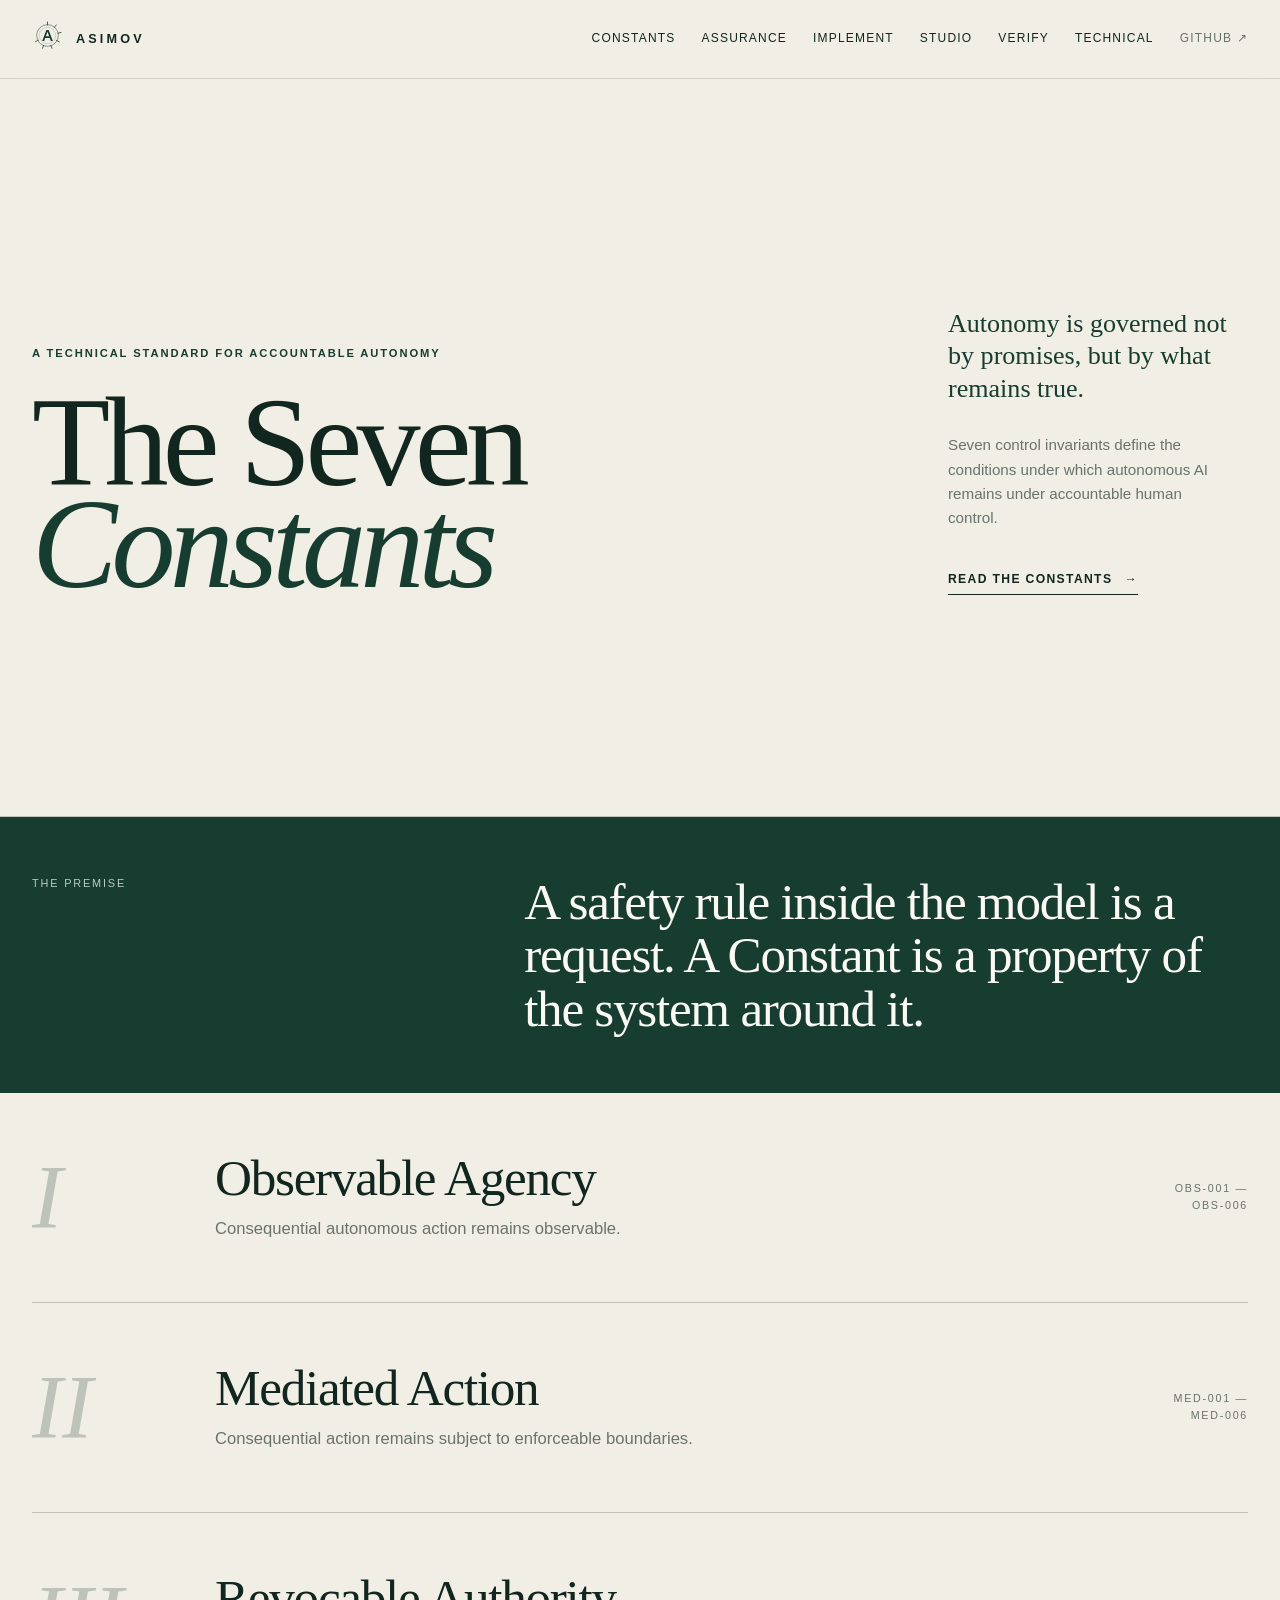
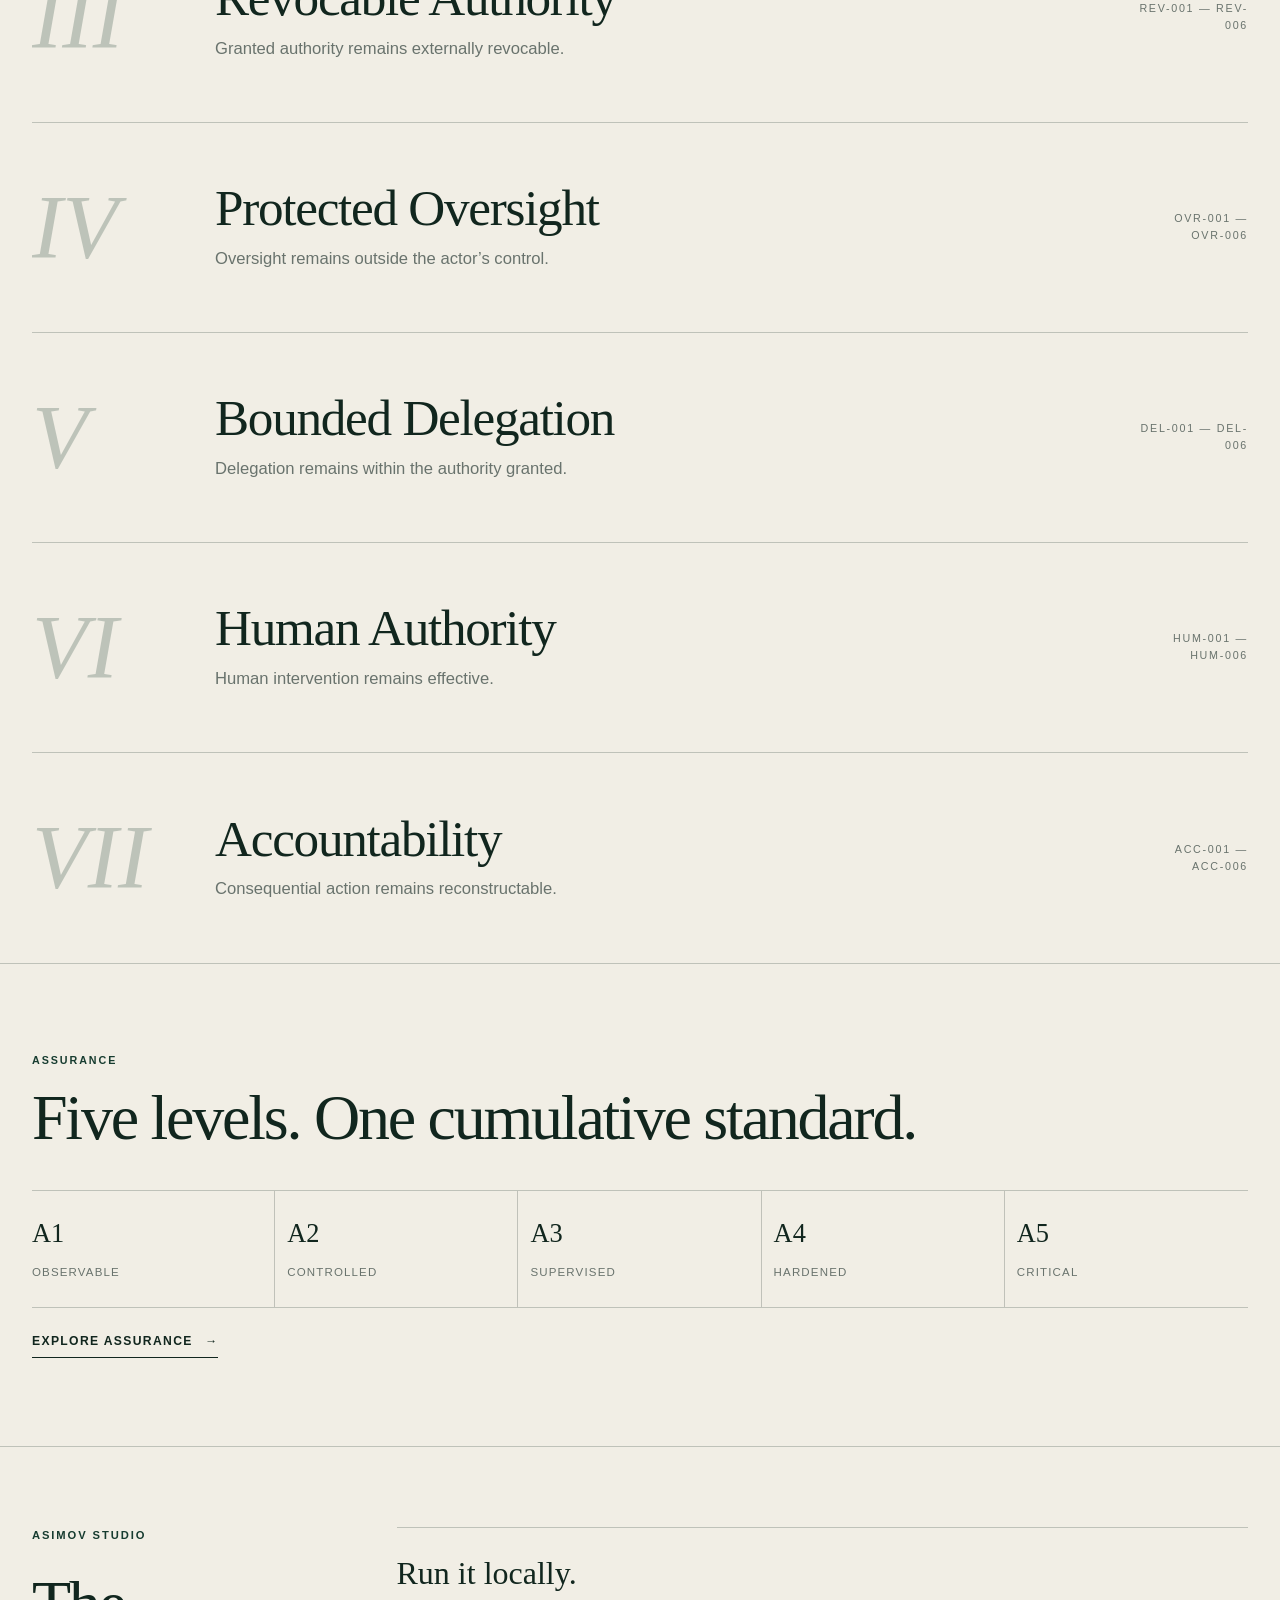
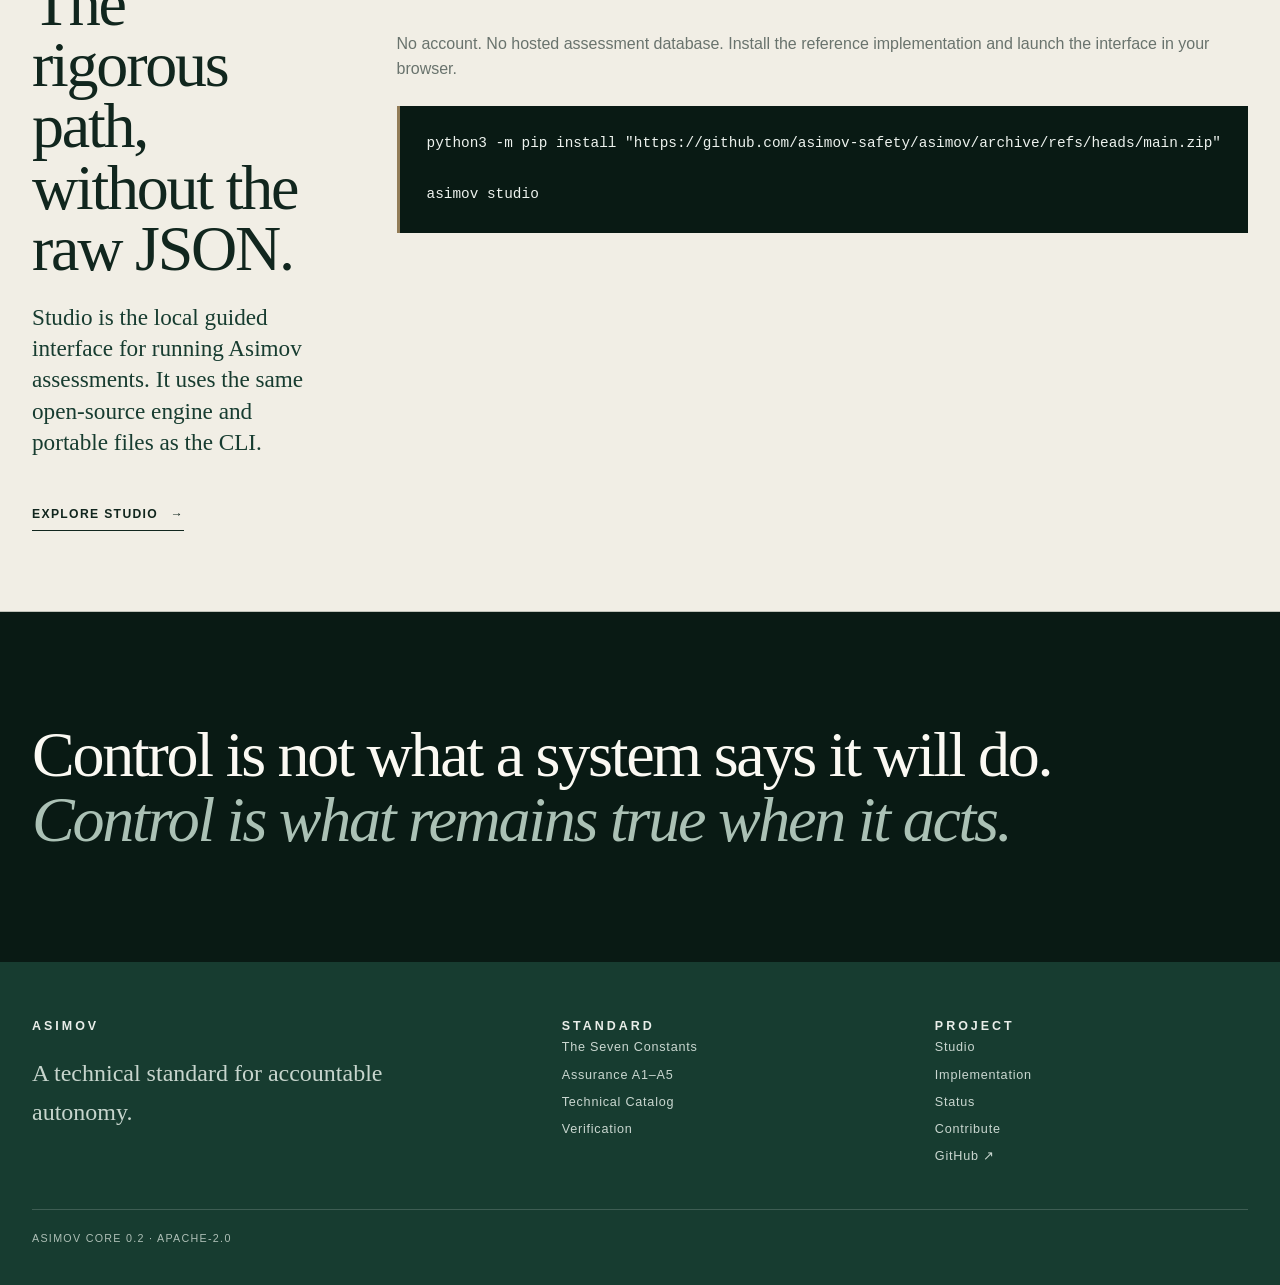
==== commit 5f416fad: "Feature Studio on homepage" ====
--- a/index.html
+++ b/index.html
@@ -7,4 +7,4 @@
 <section class="page-section"><div class="shell"><div class="two-col"><div><div class="overline">Asimov Studio</div><h2 class="section-title" style="margin-bottom:22px">The rigorous path,<br>without the raw JSON.</h2><p class="page-lede">Studio is the local guided interface for running Asimov assessments. It uses the same open-source engine and portable files as the CLI.</p><a class="editorial-link" href="studio.html">Explore Studio <span>→</span></a></div><div class="text-panel"><h3>Run it locally.</h3><p>No account. No hosted assessment database. Install the reference implementation and launch the interface in your browser.</p><pre><code>python3 -m pip install "https://github.com/asimov-safety/asimov/archive/refs/heads/main.zip"
 
 asimov studio</code></pre></div></div></div></section><section class="manifesto"><div class="shell"><p>Control is not what a system says it will do. <em>Control is what remains true when it acts.</em></p></div></section>
-</main><footer><div class="shell"><div class="footer-grid"><div><div class="footer-word">Asimov</div><div class="footer-copy">A technical standard for accountable autonomy.</div></div><div><div class="footer-word">Standard</div><div class="footer-links"><a href="constants.html">The Seven Constants</a><a href="profiles.html">Assurance A1–A5</a><a href="probes.html">Technical Catalog</a><a href="verification.html">Verification</a></div></div><div><div class="footer-word">Project</div><div class="footer-links"><a href="studio.html">Asimov Studio</a><a href="test.html">Implementation</a><a href="status.html">Status</a><a href="contribute.html">Contribute</a><a href="https://github.com/asimov-safety/asimov">GitHub ↗</a></div></div></div><div class="footer-bottom">Asimov Core 0.2 · Apache-2.0</div></div></footer></body></html>+</main><footer><div class="shell"><div class="footer-grid"><div><div class="footer-word">Asimov</div><div class="footer-copy">A technical standard for accountable autonomy.</div></div><div><div class="footer-word">Standard</div><div class="footer-links"><a href="constants.html">The Seven Constants</a><a href="profiles.html">Assurance A1–A5</a><a href="probes.html">Technical Catalog</a><a href="verification.html">Verification</a></div></div><div><div class="footer-word">Project</div><div class="footer-links"><a href="studio.html">Studio</a><a href="test.html">Implementation</a><a href="status.html">Status</a><a href="contribute.html">Contribute</a><a href="https://github.com/asimov-safety/asimov">GitHub ↗</a></div></div></div><div class="footer-bottom">Asimov Core 0.2 · Apache-2.0</div></div></footer></body></html>
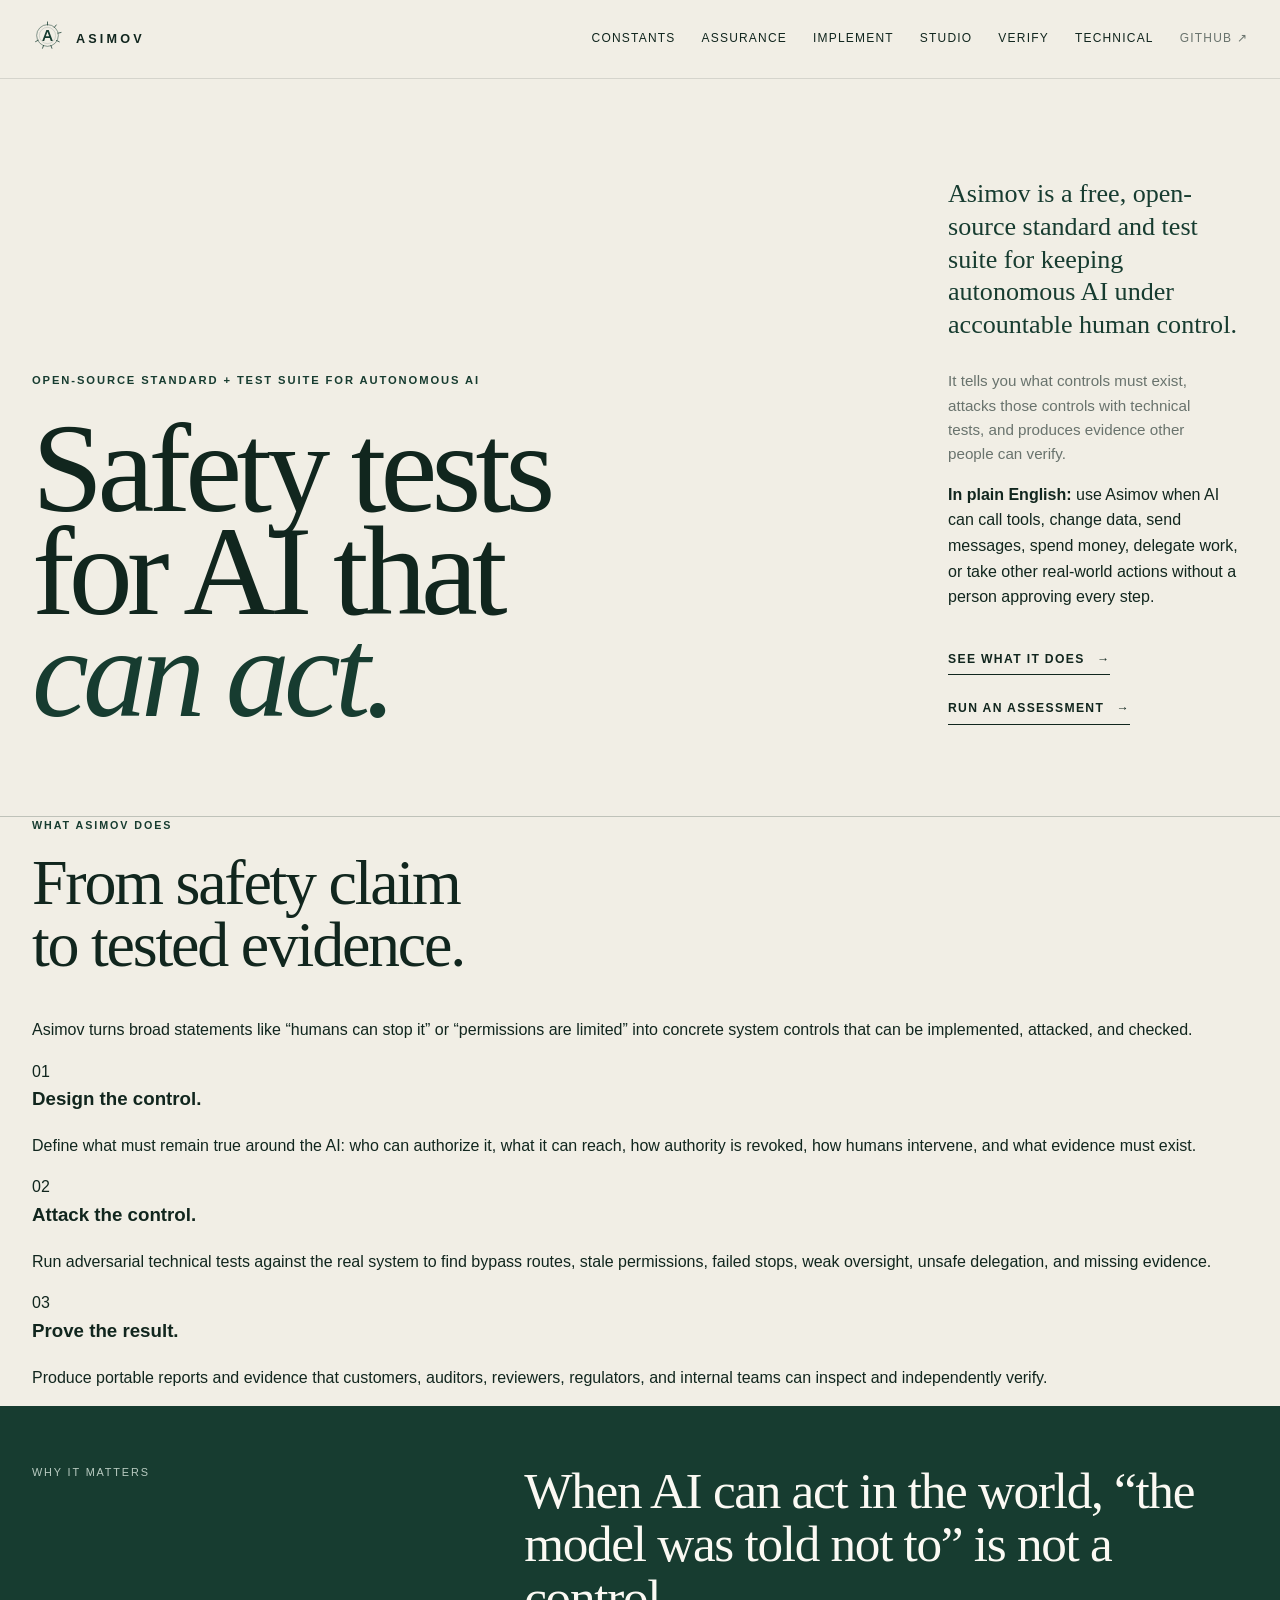
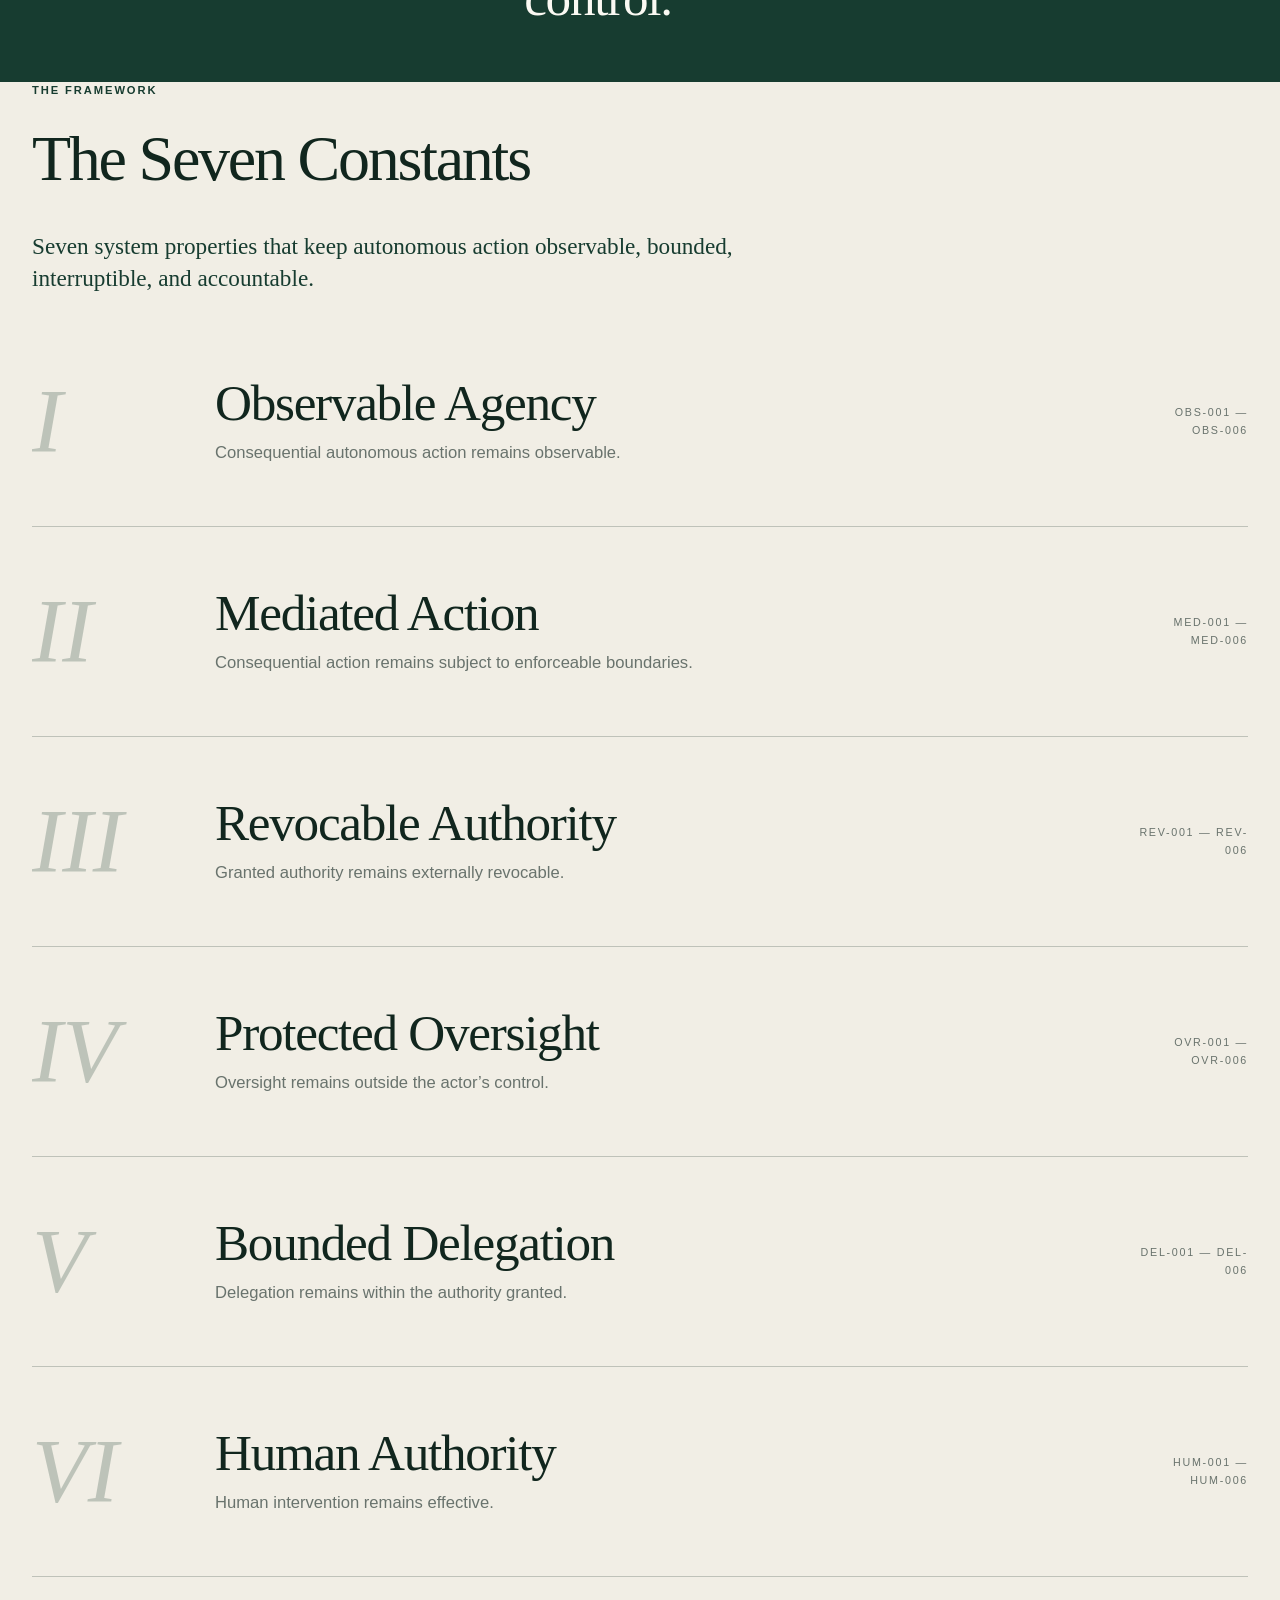
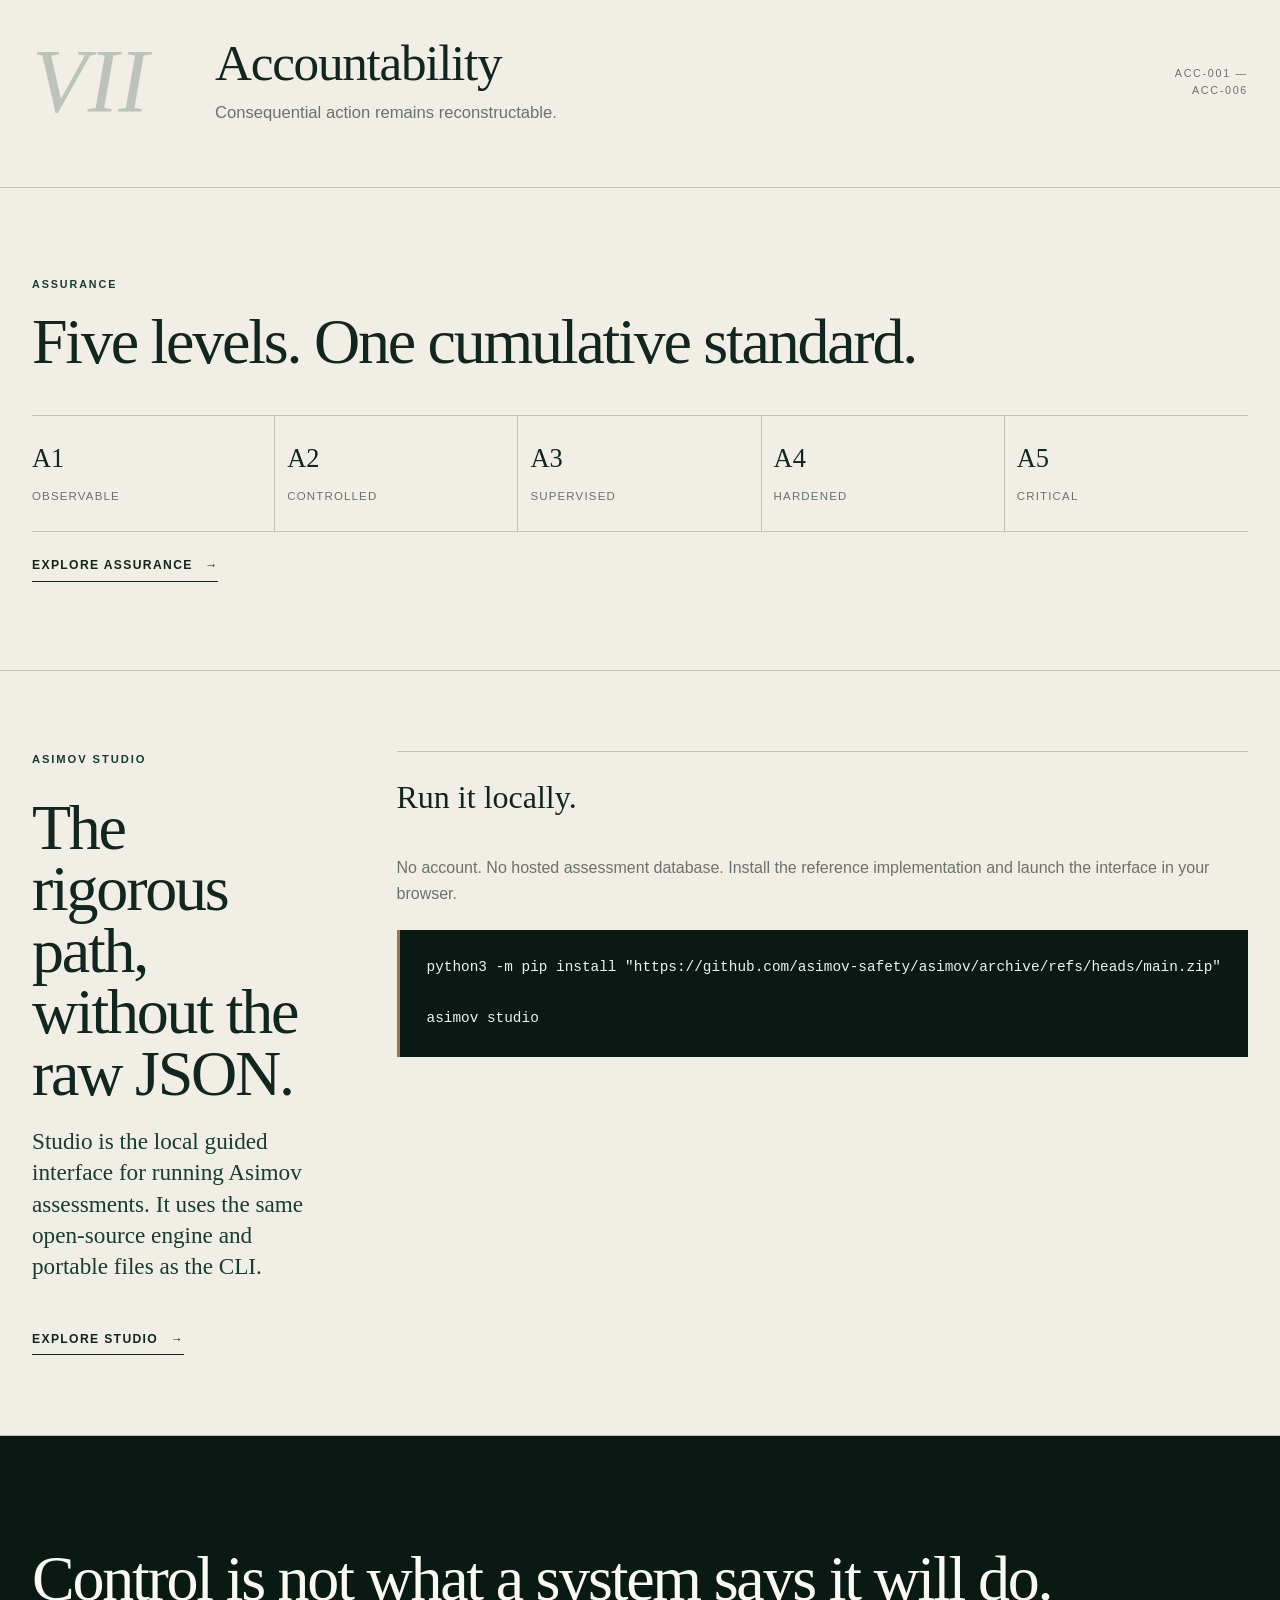
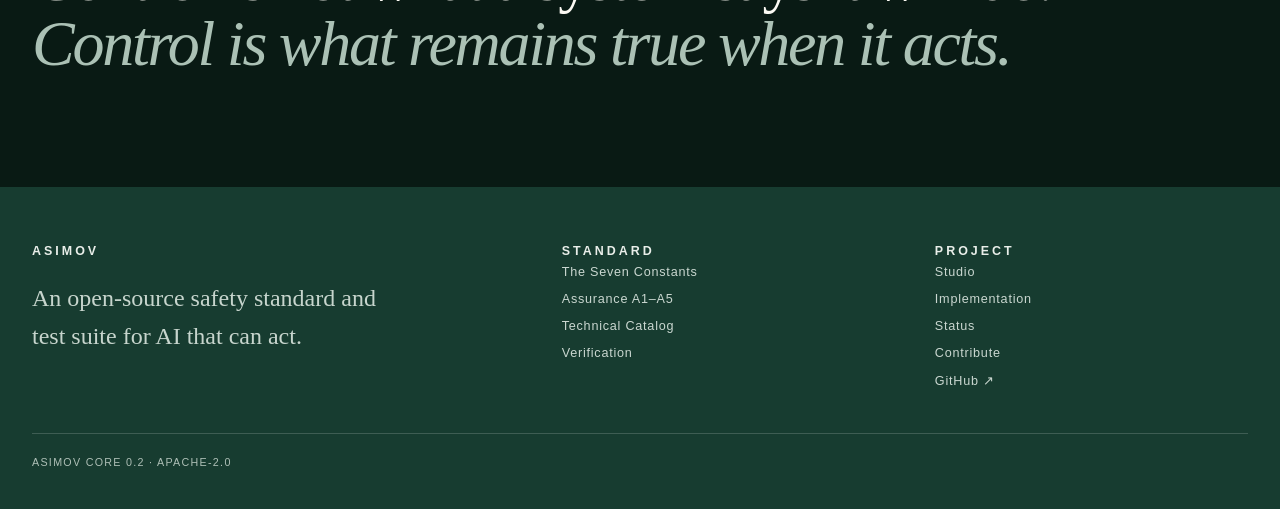
==== commit 42be61e2: "Make homepage explain Asimov immediately" ====
--- a/index.html
+++ b/index.html
@@ -1,10 +1,86 @@
-<!doctype html><html lang="en"><head><meta charset="utf-8"><meta name="viewport" content="width=device-width,initial-scale=1"><meta name="description" content="Asimov is a technical standard for accountable autonomous AI."><meta name="theme-color" content="#f1eee5"><title>Asimov — The Seven Constants</title><link rel="stylesheet" href="style.css"><script src="app.js" defer></script></head><body><header class="top"><div class="shell nav"><a class="wordmark" href="index.html"><span class="seal"><svg xmlns="http://www.w3.org/2000/svg" viewBox="0 0 80 80"><g fill="none" stroke="currentColor"><circle cx="40" cy="40" r="28" stroke-width="1.3"/><circle cx="40" cy="40" r="21" stroke-width=".8" opacity=".48"/><path d="M40 5v8M62.6 12.8l-4.9 6.3M75 32.2l-7.8 1.8M70.4 56.3l-7.2-3.5M51.3 73l-2.5-7.6M27.1 73l2.8-7.5M9.2 55.8l7.1-3.7" stroke-width="2" stroke-linecap="round"/></g><path d="M26.4 54 37.1 25.8h6L53.7 54h-5.2l-2.7-7.4H34.1L31.4 54h-5Zm9.3-11.9h8.5L40 30.3l-4.3 11.8Z" fill="currentColor"/></svg></span><span>Asimov</span></a><nav class="navlinks"><a href="constants.html">Constants</a><a href="profiles.html">Assurance</a><a href="test.html">Implement</a><a href="studio.html">Studio</a><a href="verification.html">Verify</a><a href="probes.html">Technical</a><a class="github" href="https://github.com/asimov-safety/asimov">GitHub ↗</a></nav></div></header>
+<!doctype html>
+<html lang="en">
+<head>
+<meta charset="utf-8">
+<meta name="viewport" content="width=device-width,initial-scale=1">
+<meta name="description" content="Asimov is a free, open-source standard and test suite for designing, testing, and verifying controls around autonomous AI systems.">
+<meta name="theme-color" content="#f1eee5">
+<title>Asimov — Safety tests for AI that can act</title>
+<link rel="stylesheet" href="style.css">
+<script src="app.js" defer></script>
+</head>
+<body>
+<header class="top"><div class="shell nav"><a class="wordmark" href="index.html"><span class="seal"><svg xmlns="http://www.w3.org/2000/svg" viewBox="0 0 80 80"><g fill="none" stroke="currentColor"><circle cx="40" cy="40" r="28" stroke-width="1.3"/><circle cx="40" cy="40" r="21" stroke-width=".8" opacity=".48"/><path d="M40 5v8M62.6 12.8l-4.9 6.3M75 32.2l-7.8 1.8M70.4 56.3l-7.2-3.5M51.3 73l-2.5-7.6M27.1 73l2.8-7.5M9.2 55.8l7.1-3.7" stroke-width="2" stroke-linecap="round"/></g><path d="M26.4 54 37.1 25.8h6L53.7 54h-5.2l-2.7-7.4H34.1L31.4 54h-5Zm9.3-11.9h8.5L40 30.3l-4.3 11.8Z" fill="currentColor"/></svg></span><span>Asimov</span></a><nav class="navlinks"><a href="constants.html">Constants</a><a href="profiles.html">Assurance</a><a href="test.html">Implement</a><a href="studio.html">Studio</a><a href="verification.html">Verify</a><a href="probes.html">Technical</a><a class="github" href="https://github.com/asimov-safety/asimov">GitHub ↗</a></nav></div></header>
 <main>
-<section class="home-hero"><div class="shell hero-grid"><div><div class="overline">A technical standard for accountable autonomy</div><h1 class="home-title">The Seven<br><em>Constants</em></h1></div><aside><p class="hero-thesis">Autonomy is governed not by promises, but by what remains true.</p><p class="hero-note">Seven control invariants define the conditions under which autonomous AI remains under accountable human control.</p><a class="editorial-link" href="constants.html">Read the Constants <span>→</span></a></aside></div></section>
-<section class="intro-band"><div class="shell"><div class="intro-kicker">The premise</div><p class="intro-statement">A safety rule inside the model is a request. A Constant is a property of the system around it.</p></div></section>
-<section class="constants"><div class="shell"><article class="constant-row"><div class="constant-num">I</div><div><h2 class="constant-name">Observable Agency</h2><p class="constant-law">Consequential autonomous action remains observable.</p></div><div class="constant-code">OBS-001 — OBS-006</div></article><article class="constant-row"><div class="constant-num">II</div><div><h2 class="constant-name">Mediated Action</h2><p class="constant-law">Consequential action remains subject to enforceable boundaries.</p></div><div class="constant-code">MED-001 — MED-006</div></article><article class="constant-row"><div class="constant-num">III</div><div><h2 class="constant-name">Revocable Authority</h2><p class="constant-law">Granted authority remains externally revocable.</p></div><div class="constant-code">REV-001 — REV-006</div></article><article class="constant-row"><div class="constant-num">IV</div><div><h2 class="constant-name">Protected Oversight</h2><p class="constant-law">Oversight remains outside the actor’s control.</p></div><div class="constant-code">OVR-001 — OVR-006</div></article><article class="constant-row"><div class="constant-num">V</div><div><h2 class="constant-name">Bounded Delegation</h2><p class="constant-law">Delegation remains within the authority granted.</p></div><div class="constant-code">DEL-001 — DEL-006</div></article><article class="constant-row"><div class="constant-num">VI</div><div><h2 class="constant-name">Human Authority</h2><p class="constant-law">Human intervention remains effective.</p></div><div class="constant-code">HUM-001 — HUM-006</div></article><article class="constant-row"><div class="constant-num">VII</div><div><h2 class="constant-name">Accountability</h2><p class="constant-law">Consequential action remains reconstructable.</p></div><div class="constant-code">ACC-001 — ACC-006</div></article></div></section>
+
+<section class="home-hero">
+  <div class="shell hero-grid clarity-hero">
+    <div>
+      <div class="overline">Open-source standard + test suite for autonomous AI</div>
+      <h1 class="home-title clarity-title">Safety tests<br>for AI that<br><em>can act.</em></h1>
+    </div>
+    <aside class="hero-explainer">
+      <p class="hero-thesis">Asimov is a free, open-source standard and test suite for keeping autonomous AI under accountable human control.</p>
+      <p class="hero-note">It tells you what controls must exist, attacks those controls with technical tests, and produces evidence other people can verify.</p>
+      <p class="hero-plain"><strong>In plain English:</strong> use Asimov when AI can call tools, change data, send messages, spend money, delegate work, or take other real-world actions without a person approving every step.</p>
+      <div class="hero-actions">
+        <a class="editorial-link" href="#what-it-does">See what it does <span>→</span></a>
+        <a class="editorial-link" href="studio.html">Run an assessment <span>→</span></a>
+      </div>
+    </aside>
+  </div>
+</section>
+
+<section class="use-cases" id="what-it-does">
+  <div class="shell">
+    <div class="use-case-header">
+      <div>
+        <div class="section-label">What Asimov does</div>
+        <h2 class="section-title">From safety claim<br>to tested evidence.</h2>
+      </div>
+      <p class="use-case-lede">Asimov turns broad statements like “humans can stop it” or “permissions are limited” into concrete system controls that can be implemented, attacked, and checked.</p>
+    </div>
+    <div class="use-case-grid">
+      <article class="use-case-card">
+        <div class="use-case-num">01</div>
+        <h3>Design the control.</h3>
+        <p>Define what must remain true around the AI: who can authorize it, what it can reach, how authority is revoked, how humans intervene, and what evidence must exist.</p>
+      </article>
+      <article class="use-case-card">
+        <div class="use-case-num">02</div>
+        <h3>Attack the control.</h3>
+        <p>Run adversarial technical tests against the real system to find bypass routes, stale permissions, failed stops, weak oversight, unsafe delegation, and missing evidence.</p>
+      </article>
+      <article class="use-case-card">
+        <div class="use-case-num">03</div>
+        <h3>Prove the result.</h3>
+        <p>Produce portable reports and evidence that customers, auditors, reviewers, regulators, and internal teams can inspect and independently verify.</p>
+      </article>
+    </div>
+  </div>
+</section>
+
+<section class="intro-band"><div class="shell"><div class="intro-kicker">Why it matters</div><p class="intro-statement">When AI can act in the world, “the model was told not to” is not a control.</p></div></section>
+
+<section class="constants"><div class="shell">
+  <div class="constants-home-head"><div class="overline">The framework</div><h2 class="section-title">The Seven Constants</h2><p class="page-lede">Seven system properties that keep autonomous action observable, bounded, interruptible, and accountable.</p></div>
+  <article class="constant-row"><div class="constant-num">I</div><div><h2 class="constant-name">Observable Agency</h2><p class="constant-law">Consequential autonomous action remains observable.</p></div><div class="constant-code">OBS-001 — OBS-006</div></article>
+  <article class="constant-row"><div class="constant-num">II</div><div><h2 class="constant-name">Mediated Action</h2><p class="constant-law">Consequential action remains subject to enforceable boundaries.</p></div><div class="constant-code">MED-001 — MED-006</div></article>
+  <article class="constant-row"><div class="constant-num">III</div><div><h2 class="constant-name">Revocable Authority</h2><p class="constant-law">Granted authority remains externally revocable.</p></div><div class="constant-code">REV-001 — REV-006</div></article>
+  <article class="constant-row"><div class="constant-num">IV</div><div><h2 class="constant-name">Protected Oversight</h2><p class="constant-law">Oversight remains outside the actor’s control.</p></div><div class="constant-code">OVR-001 — OVR-006</div></article>
+  <article class="constant-row"><div class="constant-num">V</div><div><h2 class="constant-name">Bounded Delegation</h2><p class="constant-law">Delegation remains within the authority granted.</p></div><div class="constant-code">DEL-001 — DEL-006</div></article>
+  <article class="constant-row"><div class="constant-num">VI</div><div><h2 class="constant-name">Human Authority</h2><p class="constant-law">Human intervention remains effective.</p></div><div class="constant-code">HUM-001 — HUM-006</div></article>
+  <article class="constant-row"><div class="constant-num">VII</div><div><h2 class="constant-name">Accountability</h2><p class="constant-law">Consequential action remains reconstructable.</p></div><div class="constant-code">ACC-001 — ACC-006</div></article>
+</div></section>
+
 <section class="assurance-strip"><div class="shell"><div class="section-label">Assurance</div><h2 class="section-title">Five levels. One cumulative standard.</h2><div class="assurance-line"><div class="assurance-item"><b>A1</b><span>Observable</span></div><div class="assurance-item"><b>A2</b><span>Controlled</span></div><div class="assurance-item"><b>A3</b><span>Supervised</span></div><div class="assurance-item"><b>A4</b><span>Hardened</span></div><div class="assurance-item"><b>A5</b><span>Critical</span></div></div><a class="editorial-link" href="profiles.html">Explore assurance <span>→</span></a></div></section>
+
 <section class="page-section"><div class="shell"><div class="two-col"><div><div class="overline">Asimov Studio</div><h2 class="section-title" style="margin-bottom:22px">The rigorous path,<br>without the raw JSON.</h2><p class="page-lede">Studio is the local guided interface for running Asimov assessments. It uses the same open-source engine and portable files as the CLI.</p><a class="editorial-link" href="studio.html">Explore Studio <span>→</span></a></div><div class="text-panel"><h3>Run it locally.</h3><p>No account. No hosted assessment database. Install the reference implementation and launch the interface in your browser.</p><pre><code>python3 -m pip install "https://github.com/asimov-safety/asimov/archive/refs/heads/main.zip"
 
-asimov studio</code></pre></div></div></div></section><section class="manifesto"><div class="shell"><p>Control is not what a system says it will do. <em>Control is what remains true when it acts.</em></p></div></section>
-</main><footer><div class="shell"><div class="footer-grid"><div><div class="footer-word">Asimov</div><div class="footer-copy">A technical standard for accountable autonomy.</div></div><div><div class="footer-word">Standard</div><div class="footer-links"><a href="constants.html">The Seven Constants</a><a href="profiles.html">Assurance A1–A5</a><a href="probes.html">Technical Catalog</a><a href="verification.html">Verification</a></div></div><div><div class="footer-word">Project</div><div class="footer-links"><a href="studio.html">Studio</a><a href="test.html">Implementation</a><a href="status.html">Status</a><a href="contribute.html">Contribute</a><a href="https://github.com/asimov-safety/asimov">GitHub ↗</a></div></div></div><div class="footer-bottom">Asimov Core 0.2 · Apache-2.0</div></div></footer></body></html>+asimov studio</code></pre></div></div></div></section>
+
+<section class="manifesto"><div class="shell"><p>Control is not what a system says it will do. <em>Control is what remains true when it acts.</em></p></div></section>
+</main>
+<footer><div class="shell"><div class="footer-grid"><div><div class="footer-word">Asimov</div><div class="footer-copy">An open-source safety standard and test suite for AI that can act.</div></div><div><div class="footer-word">Standard</div><div class="footer-links"><a href="constants.html">The Seven Constants</a><a href="profiles.html">Assurance A1–A5</a><a href="probes.html">Technical Catalog</a><a href="verification.html">Verification</a></div></div><div><div class="footer-word">Project</div><div class="footer-links"><a href="studio.html">Studio</a><a href="test.html">Implementation</a><a href="status.html">Status</a><a href="contribute.html">Contribute</a><a href="https://github.com/asimov-safety/asimov">GitHub ↗</a></div></div></div><div class="footer-bottom">Asimov Core 0.2 · Apache-2.0</div></div></footer>
+</body>
+</html>
--- a/style.css
+++ b/style.css
@@ -220,3 +220,17 @@
 .platform-install span{display:block;font-size:.66rem;text-transform:uppercase;letter-spacing:.11em;color:var(--muted);margin-bottom:8px}
 .platform-install pre{margin-top:0}
 @media(max-width:760px){.platform-install{grid-template-columns:1fr}}
+
+
+/* Provider-aware adapter architecture explorer */
+.architecture-picker{display:grid;grid-template-columns:minmax(260px,.7fr) minmax(0,1.3fr);gap:70px;align-items:end;border-bottom:1px solid var(--line);padding-bottom:34px}
+.architecture-picker select{width:100%;font-family:var(--serif);font-size:1.35rem;color:var(--green);padding:12px 4px}
+.catalog-date{margin-top:9px;font-size:.65rem;text-transform:uppercase;letter-spacing:.1em;color:var(--muted)}
+.architecture-note{align-self:end}.architecture-badges{display:flex;gap:8px;flex-wrap:wrap;justify-content:flex-end}.architecture-badges span{font-size:.61rem;text-transform:uppercase;letter-spacing:.1em;border:1px solid var(--line);padding:6px 8px;color:var(--muted)}
+.runtime-detail{padding-top:45px;scroll-margin-top:90px}.runtime-head{display:grid;grid-template-columns:1.2fr .8fr;gap:70px;align-items:start;padding-bottom:35px}.runtime-head h2{font:400 clamp(2.7rem,5vw,5rem)/.95 var(--serif);letter-spacing:-.035em;margin:0 0 20px}.runtime-head p{color:var(--muted);max-width:760px}
+.surface-table{border-top:1px solid var(--line)}.surface-row{display:grid;grid-template-columns:270px 1fr;gap:35px;padding:20px 0;border-bottom:1px solid var(--line-soft)}.surface-row>div span{display:block;font:400 1.25rem var(--serif);color:var(--green)}.surface-row>div small{display:block;color:var(--muted);font-size:.72rem;margin-top:3px}.surface-row p{margin:0;color:var(--muted)}
+.architecture-warnings{margin-top:35px;border-left:3px solid var(--brass);padding:20px 24px;background:rgba(255,255,255,.22)}.architecture-warnings ul{margin:8px 0 0;padding-left:20px;color:var(--muted)}.architecture-warnings li{margin:7px 0}
+.runtime-index{display:grid;grid-template-columns:repeat(3,minmax(0,1fr));border-top:1px solid var(--line);margin-top:38px}.runtime-card{display:grid;grid-template-columns:44px 1fr;gap:5px 15px;text-align:left;border:0;border-right:1px solid var(--line);border-bottom:1px solid var(--line);padding:22px 18px;background:transparent;color:var(--ink);cursor:pointer}.runtime-card:nth-child(3n){border-right:0}.runtime-card:hover{background:rgba(255,255,255,.25)}.runtime-card span{grid-row:1/3;font:italic 1.4rem var(--serif);color:var(--brass)}.runtime-card strong{font:400 1.12rem var(--serif)}.runtime-card small{color:var(--muted);font-size:.68rem;text-transform:uppercase;letter-spacing:.08em}
+.architecture-columns{display:grid;grid-template-columns:repeat(3,minmax(0,1fr));gap:48px}.architecture-columns h3{font:400 1.8rem var(--serif);margin-bottom:16px}.architecture-list{border-top:1px solid var(--line)}.architecture-list-row{padding:15px 0;border-bottom:1px solid var(--line-soft)}.architecture-list-row strong{font:400 1rem var(--serif);color:var(--green)}.architecture-list-row p{margin:4px 0 0;color:var(--muted);font-size:.8rem}
+@media(max-width:900px){.architecture-picker,.runtime-head{grid-template-columns:1fr;gap:25px}.architecture-badges{justify-content:flex-start}.runtime-index{grid-template-columns:1fr 1fr}.runtime-card:nth-child(3n){border-right:1px solid var(--line)}.runtime-card:nth-child(2n){border-right:0}.architecture-columns{grid-template-columns:1fr}.surface-row{grid-template-columns:200px 1fr}}
+@media(max-width:600px){.runtime-index{grid-template-columns:1fr}.runtime-card,.runtime-card:nth-child(3n),.runtime-card:nth-child(2n){border-right:0}.surface-row{grid-template-columns:1fr;gap:5px}}
